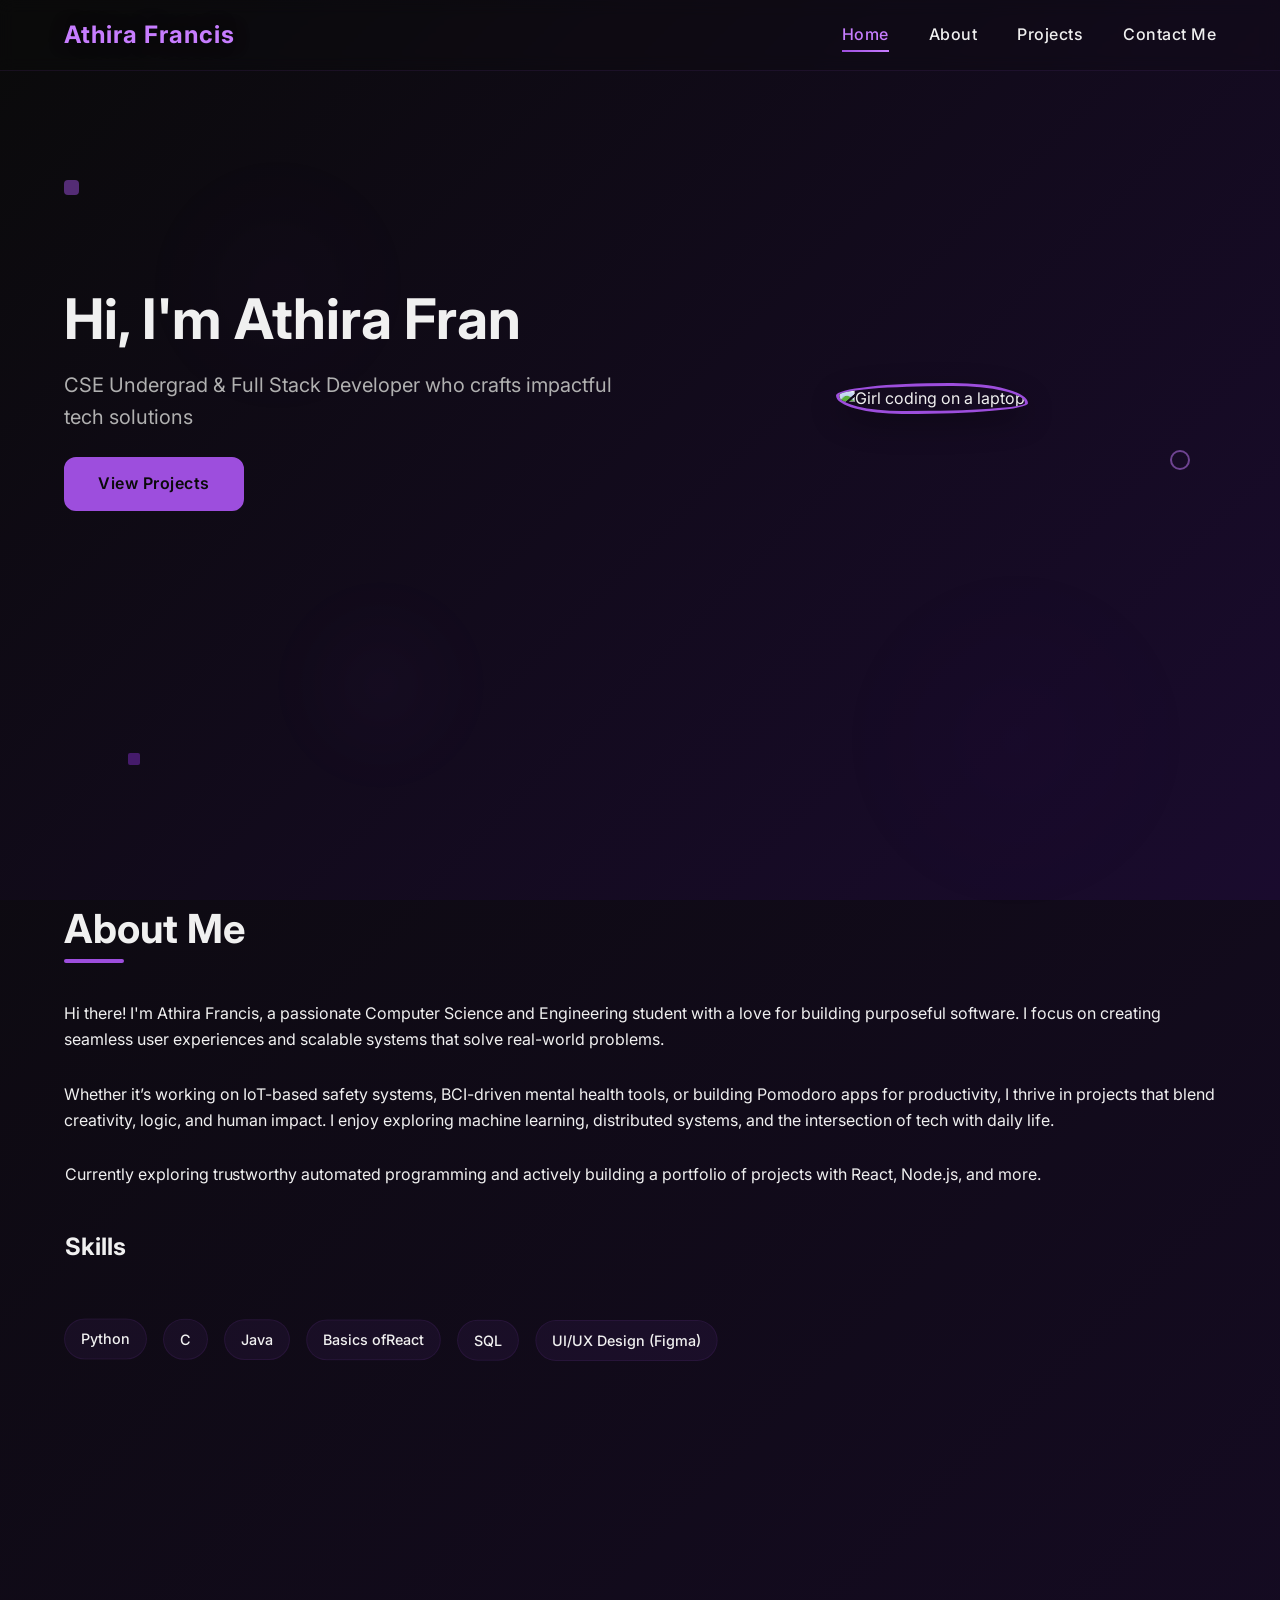
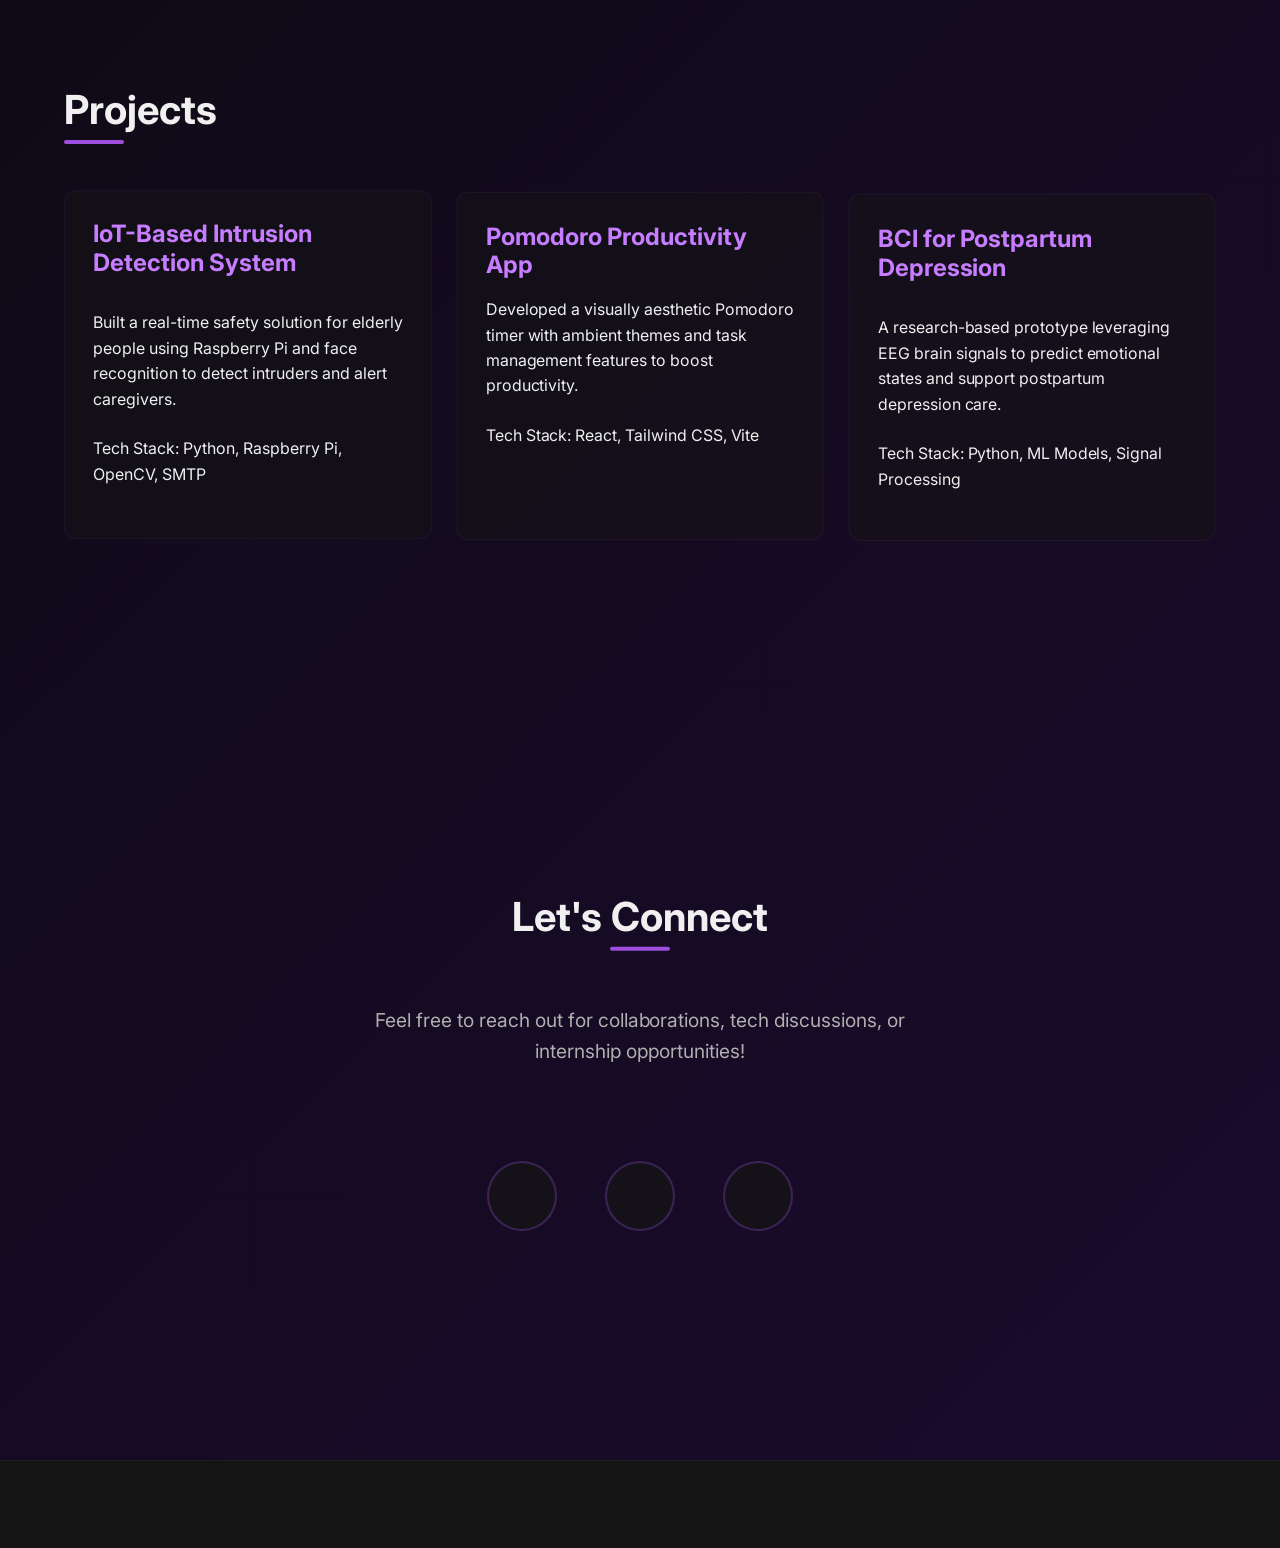
==== index.html @ 3e1ec225 "modified" ====
<!DOCTYPE html>
<html lang="en">
<head>
    <meta charset="UTF-8">
    <meta name="viewport" content="width=device-width, initial-scale=1.0">
    <meta name="description" content="Personal developer portfolio of Athira Francis, showcasing projects and skills.">
    <link rel="stylesheet" href="style.css">
    <link rel="icon" href="assets/favicon.ico" type="image/x-icon">
    <title>Athira Francis - Developer Portfolio</title>
    <link rel="stylesheet" href="https://cdnjs.cloudflare.com/ajax/libs/font-awesome/6.4.2/css/all.min.css">
</head>
<body>
    <div class="parallax-element element1"></div>
    <div class="parallax-element element2"></div>
    <div class="parallax-element element3"></div>
    
    <div class="floating-shape shape1"></div>
    <div class="floating-shape shape2"></div>
    <div class="floating-shape shape3"></div>
    
    <header>
        <nav class="navbar">
            <div class="logo">Athira Francis</div>
            <ul class="nav-links">
                <li><a href="#home">Home</a></li>
                <li><a href="#about">About</a></li>
                <li><a href="#projects">Projects</a></li>
                <li><a href="#contact">Contact Me</a></li>
            </ul>
        </nav>
    </header>

    <section id="home" class="hero">
        <div class="hero-content">
            <h1 class="typewriter">Hi, I'm Athira Francis</h1>
            <p class="hero-subtitle">CSE Undergrad & Full Stack Developer who crafts impactful tech solutions</p>
            <div class="hero-spacing"></div>
            <a href="#projects" class="cta-button">View Projects</a>
        </div>
        <div class="hero-image">
            <img src="assets/images/girl-coding1.jpg" alt="Girl coding on a laptop" class="coder-image">
        </div>
    </section>

    <section id="about">
        <h2>About Me</h2>
        <p>Hi there! I'm Athira Francis, a passionate Computer Science and Engineering student with a love for building purposeful software. I focus on creating seamless user experiences and scalable systems that solve real-world problems.</p>
        <p>Whether it’s working on IoT-based safety systems, BCI-driven mental health tools, or building Pomodoro apps for productivity, I thrive in projects that blend creativity, logic, and human impact. I enjoy exploring machine learning, distributed systems, and the intersection of tech with daily life.</p>
        <p>Currently exploring trustworthy automated programming and actively building a portfolio of projects with React, Node.js, and more.</p>

        <h3>Skills</h3>
        <ul class="skills-list">
            <li>Python</li>
            <li>C</li>
            <li>Java</li>
            <li>Basics ofReact</li>
            <li>SQL</li>
            <li>UI/UX Design (Figma)</li>
        </ul>
    </section>

    <section id="projects">
        <h2>Projects</h2>
        <div>
            <div class="project-card">
                <div class="project-header">
                    <h3>IoT-Based Intrusion Detection System</h3>
                    <div class="github-overlay">
                        <a href="https://github.com/athirafrancis/iot-intrusion-detection" target="_blank" aria-label="View IoT project on GitHub">
                            <i class="fab fa-github"></i>
                        </a>
                    </div>
                </div>
                <p>Built a real-time safety solution for elderly people using Raspberry Pi and face recognition to detect intruders and alert caregivers.</p>
                <p>Tech Stack: Python, Raspberry Pi, OpenCV, SMTP</p>
            </div>
            <div class="project-card">
                <h3>Pomodoro Productivity App</h3>
                <p>Developed a visually aesthetic Pomodoro timer with ambient themes and task management features to boost productivity.</p>
                <p>Tech Stack: React, Tailwind CSS, Vite</p>
            </div>
            <div class="project-card">
                <div class="project-header">
                    <h3>BCI for Postpartum Depression</h3>
                    <div class="github-overlay">
                        <a href="https://github.com/athirafrancis/bci-ppd" target="_blank" aria-label="View BCI project on GitHub">
                            <i class="fab fa-github"></i>
                        </a>
                    </div>
                </div>
                <p>A research-based prototype leveraging EEG brain signals to predict emotional states and support postpartum depression care.</p>
                <p>Tech Stack: Python, ML Models, Signal Processing</p>
            </div>
        </div>
    </section>

    <section id="contact">
        <h2>Let's Connect</h2>
        <p class="connect-text">Feel free to reach out for collaborations, tech discussions, or internship opportunities!</p>
        
        <div class="social-container">
            <a href="https://github.com/athirafrancis05" target="_blank" class="social-link">
                <svg xmlns="http://www.w3.org/2000/svg" viewBox="0 0 496 512" width="24" height="24" fill="currentColor">
                    <path d="..."/> <!-- GitHub SVG path (same as before) -->
                </svg>
                <span>GitHub</span>
            </a>
            <a href="https://www.linkedin.com/in/athirafrancis/" target="_blank" class="social-link">
                <svg xmlns="http://www.w3.org/2000/svg" viewBox="0 0 448 512" width="24" height="24" fill="currentColor">
                    <path d="..."/> <!-- LinkedIn SVG path (same as before) -->
                </svg>
                <span>LinkedIn</span>
            </a>
            <a href="mailto:athirafrancis@ieee.org" class="social-link">
                <svg xmlns="http://www.w3.org/2000/svg" viewBox="0 0 512 512" width="24" height="24" fill="currentColor">
                    <path d="..."/> <!-- Email SVG path (same as before) -->
                </svg>
                <span>Email</span>
            </a>
        </div>
    </section>

    <footer>
        <p>© 2025 Athira Francis.</p>
    </footer>

    <script src="script.js"></script>
</body>
</html>
---- style.css ----
/* Modern Developer Portfolio Styling */
@import url('https://fonts.googleapis.com/css2?family=Inter:wght@300;400;500;700&display=swap');

:root {
  --bg-primary: #0a0a0a;
  --bg-secondary: #141414;
  --text-primary: #f0f0f0;
  --text-secondary: #b0b0b0;
  --accent: #9d4edd;
  --accent-light: #c77dff;
  --accent-dark: #7b2cbf;
  --card-bg: rgba(20, 20, 20, 0.7);
  --transition: all 0.3s ease;
}

* {
  margin: 0;
  padding: 0;
  box-sizing: border-box;
}

html {
  scroll-behavior: smooth;
}

body {
  background: linear-gradient(135deg, #0a0a0a, #1a0b2e);
  color: var(--text-primary);
  font-family: 'Inter', sans-serif;
  line-height: 1.6;
  overflow-x: hidden;
}

/* Simple subtle background with minimal gradients */
body::before {
  content: '';
  position: fixed;
  top: 0;
  left: 0;
  width: 100%;
  height: 100%;
  z-index: -2;
  background: linear-gradient(135deg, #0a0a0a, #1a0b2e);
}

@keyframes gradientFlow {
  0% {
    background-position: 0% 50%;
  }
  50% {
    background-position: 100% 50%;
  }
  100% {
    background-position: 0% 50%;
  }
}

/* Typography */
h1, h2, h3 {
  font-weight: 700;
  line-height: 1.2;
}

h1 {
  font-size: 3.5rem;
  margin-bottom: 1rem;
}

h2 {
  font-size: 2.5rem;
  margin-bottom: 2rem;
  position: relative;
  display: inline-block;
}

h2::after {
  content: '';
  position: absolute;
  left: 0;
  bottom: -10px;
  width: 60px;
  height: 4px;
  background: var(--accent);
  border-radius: 2px;
}

h3 {
  font-size: 1.5rem;
  margin-bottom: 1rem;
}

p {
  margin-bottom: 1.5rem;
}

a {
  color: var(--text-primary);
  text-decoration: none;
  transition: var(--transition);
}

/* Header & Navigation - Transparent navbar */
header {
  position: fixed;
  top: 0;
  left: 0;
  width: 100%;
  background: rgba(10, 10, 14, 0.2); /* More transparent background */
  backdrop-filter: blur(8px);
  -webkit-backdrop-filter: blur(8px); /* For Safari */
  padding: 1rem 5%;
  z-index: 1000;
  transition: var(--transition);
  border-bottom: 1px solid rgba(157, 78, 221, 0.1);
}

/* Add a scroll effect to make navbar more visible when scrolling */
header.scrolled {
  background: rgba(10, 10, 14, 0.6);
  box-shadow: 0 4px 20px rgba(0, 0, 0, 0.2);
}

.navbar {
  display: flex;
  justify-content: space-between;
  align-items: center;
  width: 100%;
  max-width: 1400px;
  margin: 0 auto;
}

.logo {
  font-size: 1.5rem;
  font-weight: 700;
  color: var(--accent-light);
  letter-spacing: 1px;
  text-shadow: 0 0 15px rgba(10, 10, 14, 0.5); /* Darker shadow for better contrast */
}

.nav-links {
  display: flex;
  list-style: none;
  gap: 2.5rem;
}

.nav-links a {
  position: relative;
  font-weight: 500;
  letter-spacing: 0.5px;
  padding: 0.5rem 0;
  color: var(--text-primary); /* Brighter color for better visibility */
  transition: color 0.3s ease;
}

.nav-links a::after {
  content: '';
  position: absolute;
  bottom: 0;
  left: 0;
  width: 0;
  height: 2px;
  background: linear-gradient(to right, var(--accent), var(--accent-light));
  transition: width 0.3s ease;
}

.nav-links a:hover {
  color: var(--accent-light);
}

.nav-links a:hover::after {
  width: 100%;
}

/* Active link styling */
.nav-links a.active {
  color: var(--accent-light);
}

.nav-links a.active::after {
  width: 100%;
}

/* Sections */
section {
  position: relative;
  padding: 5rem 5%;
  max-width: 1400px;
  margin: 0 auto;
  min-height: 85vh;
  display: flex;
  flex-direction: column;
  justify-content: center;
  opacity: 0;
  transform: translateY(20px);
  transition: opacity 0.8s ease, transform 0.8s ease;
  overflow: visible; /* Allow elements to extend beyond section boundaries */
}

section.visible {
  opacity: 1;
  transform: translateY(0);
}

/* Hero Section - Updated */
.hero {
  padding-top: 7rem; /* Reduced from 10rem */
  display: flex;
  flex-direction: row;
  align-items: center;
  justify-content: space-between;
  text-align: left;
  gap: 1rem; /* Reduced from 2rem */
}

.hero-content {
  flex: 1;
}

.hero-image {
  flex: 1;
  display: flex;
  justify-content: center;
  align-items: center;
  position: relative;
}

/* Updated image size */
.coder-image {
  max-width: 350px; /* Increased size from 280px */
  height: auto;
  border-radius: 60% 40% 65% 35% / 40% 65% 35% 60%; /* Wavy border */
  box-shadow: 0 10px 30px rgba(0, 0, 0, 0.3);
  transition: all 0.8s ease;
  border: 3px solid var(--accent);
  position: relative;
  z-index: 1;
  animation: morphImage 8s linear infinite;
}

@keyframes morphImage {
  0% {
    border-radius: 60% 40% 65% 35% / 40% 65% 35% 60%;
  }
  25% {
    border-radius: 55% 45% 70% 30% / 45% 60% 40% 55%;
  }
  50% {
    border-radius: 40% 60% 35% 65% / 65% 40% 60% 35%;
  }
  75% {
    border-radius: 50% 50% 60% 40% / 55% 45% 55% 45%;
  }
  100% {
    border-radius: 60% 40% 65% 35% / 40% 65% 35% 60%;
  }
}

.coder-image:hover {
  transform: scale(1.05);
  box-shadow: 0 15px 40px rgba(0, 200, 255, 0.3);
}

.typewriter {
  overflow: hidden;
  white-space: nowrap;
  margin: 0;
  animation: typing 3.5s steps(40, end), blink-caret 0.75s step-end infinite;
}

.hero p {
  font-size: 1.25rem;
  color: var(--text-secondary);
  margin: 1rem 0 1.5rem; /* Reduced from 1.5rem 0 2.5rem */
}

/* Updated CTA button with softer corners */
.cta-button {
  display: inline-block;
  padding: 0.75rem 2rem;
  background: var(--accent);
  color: var(--bg-primary);
  font-weight: 600;
  border-radius: 12px; /* Increased from 4px for softer corners */
  transition: var(--transition);
  letter-spacing: 0.5px;
  border: 2px solid var(--accent);
}

.cta-button:hover {
  background: transparent;
  color: var(--accent);
  transform: translateY(-3px);
  box-shadow: 0 10px 20px rgba(157, 78, 221, 0.2); /* Updated to match purple theme */
}

/* About Section */
#about {
  gap: 1rem; /* Reduced from 2rem */
}

#about p {
  margin-bottom: 0.8rem; /* Reduced margin */
}

#about h3 {
  margin-top: 1rem; /* Reduced spacing */
  margin-bottom: 0.5rem; /* Reduced spacing */
}

.skills-list {
  margin: 1rem 0; /* Reduced from 2rem 0 */
  gap: 0.75rem; /* Reduced from 1rem */
}

/* Updated Skills List */
.skills-list {
  display: flex;
  flex-wrap: wrap;
  gap: 1rem;
  list-style: none;
  padding: 0;
  margin: 2rem 0;
}

.skills-list li {
  background: rgba(157, 78, 221, 0.07);
  border: 1px solid rgba(157, 78, 221, 0.1);
  padding: 0.5rem 1rem; /* Reduced from 0.6rem 1.2rem */
  border-radius: 30px;
  font-size: 0.9rem;
  font-weight: 500;
  color: var(--text-primary);
  transition: all 0.3s ease;
  cursor: default;
}

.skills-list li:hover {
  background: rgba(157, 78, 221, 0.15);
  transform: translateY(-3px);
  box-shadow: 0 5px 15px rgba(157, 78, 221, 0.1);
  border-color: rgba(157, 78, 221, 0.3);
}

/* Projects Section */
#projects {
  gap: 1.5rem; /* Reduced from 3rem */
}

#projects > h2 {
  align-self: flex-start;
}

#projects > div {
  display: grid;
  grid-template-columns: repeat(auto-fill, minmax(320px, 1fr));
  gap: 1.5rem; /* Reduced from 2rem */
  width: 100%;
}

.project-card {
  position: relative;
  background: rgba(20, 20, 20, 0.5);
  border: 1px solid rgba(157, 78, 221, 0.1);
  border-radius: 12px;
  padding: 1.75rem; /* Reduced from 2rem */
  margin-bottom: 0; /* Removed bottom margin */
  transition: all 0.3s ease;
}

.project-card:hover {
  transform: translateY(-5px);
  border-color: rgba(157, 78, 221, 0.3);
  box-shadow: 0 10px 30px rgba(10, 10, 10, 0.2);
}

.project-card h3 {
  margin-top: 0;
  color: var(--accent-light);
  font-size: 1.5rem;
}

/* Updated Project Cards with hover effect GitHub links */
.project-header {
  position: relative;
  display: flex;
  align-items: center;
  margin-bottom: 1rem;
}

.github-overlay {
  position: absolute;
  right: 0;
  top: 50%;
  transform: translateY(-50%);
  opacity: 0;
  transition: all 0.3s ease;
}

.github-overlay a {
  display: flex;
  align-items: center;
  justify-content: center;
  width: 40px;
  height: 40px;
  border-radius: 12px; /* Softer corners that still maintain visual distinction */
  background: rgba(157, 78, 221, 0.15);
  color: var(--accent-light);
  font-size: 1.25rem;
  transition: all 0.3s ease;
}

.github-overlay a:hover {
  background: rgba(157, 78, 221, 0.3);
  transform: scale(1.1);
  box-shadow: 0 5px 15px rgba(157, 78, 221, 0.25);
}

.project-card:hover .github-overlay {
  opacity: 1;
  right: -10px;
}

/* Add this animation for a more dynamic effect */
@keyframes pulse {
  0% {
    box-shadow: 0 0 0 0 rgba(157, 78, 221, 0.4);
  }
  70% {
    box-shadow: 0 0 0 10px rgba(157, 78, 221, 0);
  }
  100% {
    box-shadow: 0 0 0 0 rgba(157, 78, 221, 0);
  }
}

.project-card:hover .github-overlay a {
  animation: pulse 1.5s infinite;
}

/* Contact Section - Improved Alignment */
#contact {
  text-align: center;
  gap: 2rem;
}

.connect-text {
  text-align: center;
  font-size: 1.2rem;
  color: var(--text-secondary);
  margin: 0 auto 2rem;
  max-width: 600px;
}

.social-container {
  display: flex;
  justify-content: center;
  align-items: center;
  flex-wrap: wrap;
  gap: 3rem;
  margin: 2rem auto;
  max-width: 800px;
}

.social-link {
  position: relative;
  width: 70px;
  height: 70px;
  border-radius: 50%;
  background: var(--card-bg);
  display: flex;
  justify-content: center;
  align-items: center;
  transition: var(--transition);
  border: 2px solid rgba(157, 78, 221, 0.3);
  text-decoration: none;
  overflow: visible;
}

.social-link svg {
  width: 28px;
  height: 28px;
  transition: var(--transition);
  color: var(--accent-light);
}

.social-link span {
  position: absolute;
  bottom: -30px;
  left: 50%;
  transform: translateX(-50%);
  white-space: nowrap;
  font-size: 0.9rem;
  opacity: 0;
  transition: all 0.3s ease;
  font-weight: 500;
  color: var(--accent-light);
}

.social-link:hover span {
  opacity: 1;
  bottom: -25px;
}

/* Fix Contact Section heading alignment */
#contact h2 {
  margin-left: auto;
  margin-right: auto;
  text-align: center;
}

#contact h2::after {
  left: 50%;
  transform: translateX(-50%);
}

/* Footer */
footer {
  background: var(--bg-secondary);
  padding: 1.5rem 5%; /* Reduced from 2rem */
  text-align: center;
  border-top: 1px solid rgba(255, 255, 255, 0.05);
}

footer p {
  margin-bottom: 1rem;
  font-size: 0.9rem;
  color: var(--text-secondary);
}

.social-links {
  display: flex;
  justify-content: center;
  gap: 1.5rem;
}

.social-links a {
  color: var(--text-secondary);
  transition: var(--transition);
}

.social-links a:hover {
  color: var(--accent);
  transform: translateY(-3px);
}

/* Animations */
@keyframes typing {
  from { width: 0 }
  to { width: 100% }
}

@keyframes blink-caret {
  from, to { border-color: transparent }
  50% { border-color: var(--accent) }
}

/* Media Queries */
@media (max-width: 992px) {
  h1 {
    font-size: 2.8rem;
  }
  
  h2 {
    font-size: 2rem;
  }
}

@media (max-width: 768px) {
  header {
    padding: 1rem 5%;
  }
  
  .nav-links {
    gap: 1.5rem;
  }
  
  h1 {
    font-size: 2.5rem;
  }
  
  section {
    padding: 5rem 5%;
  }
  
  .hero {
    flex-direction: column-reverse;
    align-items: center;
    text-align: center;
    gap: 3rem;
  }
  
  .hero-content {
    display: flex;
    flex-direction: column;
    align-items: center;
  }
  
  .hero-image {
    width: 80%;
  }
}

@media (max-width: 576px) {
  .nav-links {
    display: none; /* Simplified for this example */
  }
  
  h1 {
    font-size: 2rem;
  }
  
  h2 {
    font-size: 1.8rem;
  }
  
  .skills-list {
    grid-template-columns: repeat(2, 1fr);
  }
  
  #projects > div {
    grid-template-columns: 1fr;
  }
  
  .project-card {
    padding: 1.25rem;
  }
}

/* Clean up the duplicate background styles */
body {
  background: linear-gradient(135deg, #0a0a0a, #1a0b2e);
  color: var(--text-primary);
  font-family: 'Inter', sans-serif;
  line-height: 1.6;
  overflow-x: hidden;
}

/* Keep the parallax elements but make them subtle */
.parallax-element {
  position: fixed;
  border-radius: 50%;
  z-index: -1;
  opacity: 0.1;
  pointer-events: none;
}

.element1 {
  top: 15%;
  left: 10%;
  width: 300px;
  height: 300px;
  background: radial-gradient(circle, rgba(157, 78, 221, 0.15) 0%, transparent 70%);
}

.element2 {
  top: 60%;
  right: 5%;
  width: 400px;
  height: 400px;
  background: radial-gradient(circle, rgba(123, 44, 191, 0.15) 0%, transparent 70%);
}

.element3 {
  bottom: 10%;
  left: 20%;
  width: 250px;
  height: 250px;
  background: radial-gradient(circle, rgba(199, 125, 255, 0.15) 0%, transparent 70%);
}

/* Keep floating shapes subtle */
.floating-shape {
  position: fixed;
  opacity: 0.15;
  pointer-events: none;
  z-index: -1;
}

.shape1 {
  top: 20%;
  left: 5%;
  width: 15px;
  height: 15px;
  background: var(--accent);
  border-radius: 4px;
  transform: rotate(45deg);
}

.shape2 {
  top: 50%;
  right: 7%;
  width: 20px;
  height: 20px;
  border: 2px solid var(--accent-light);
  border-radius: 50%;
}

.shape3 {
  bottom: 15%;
  left: 10%;
  width: 12px;
  height: 12px;
  background: var(--accent-dark);
  border-radius: 2px;
}

/* Remove the section dividers that were recently added */
section:not(:last-child)::after {
  display: none;
}
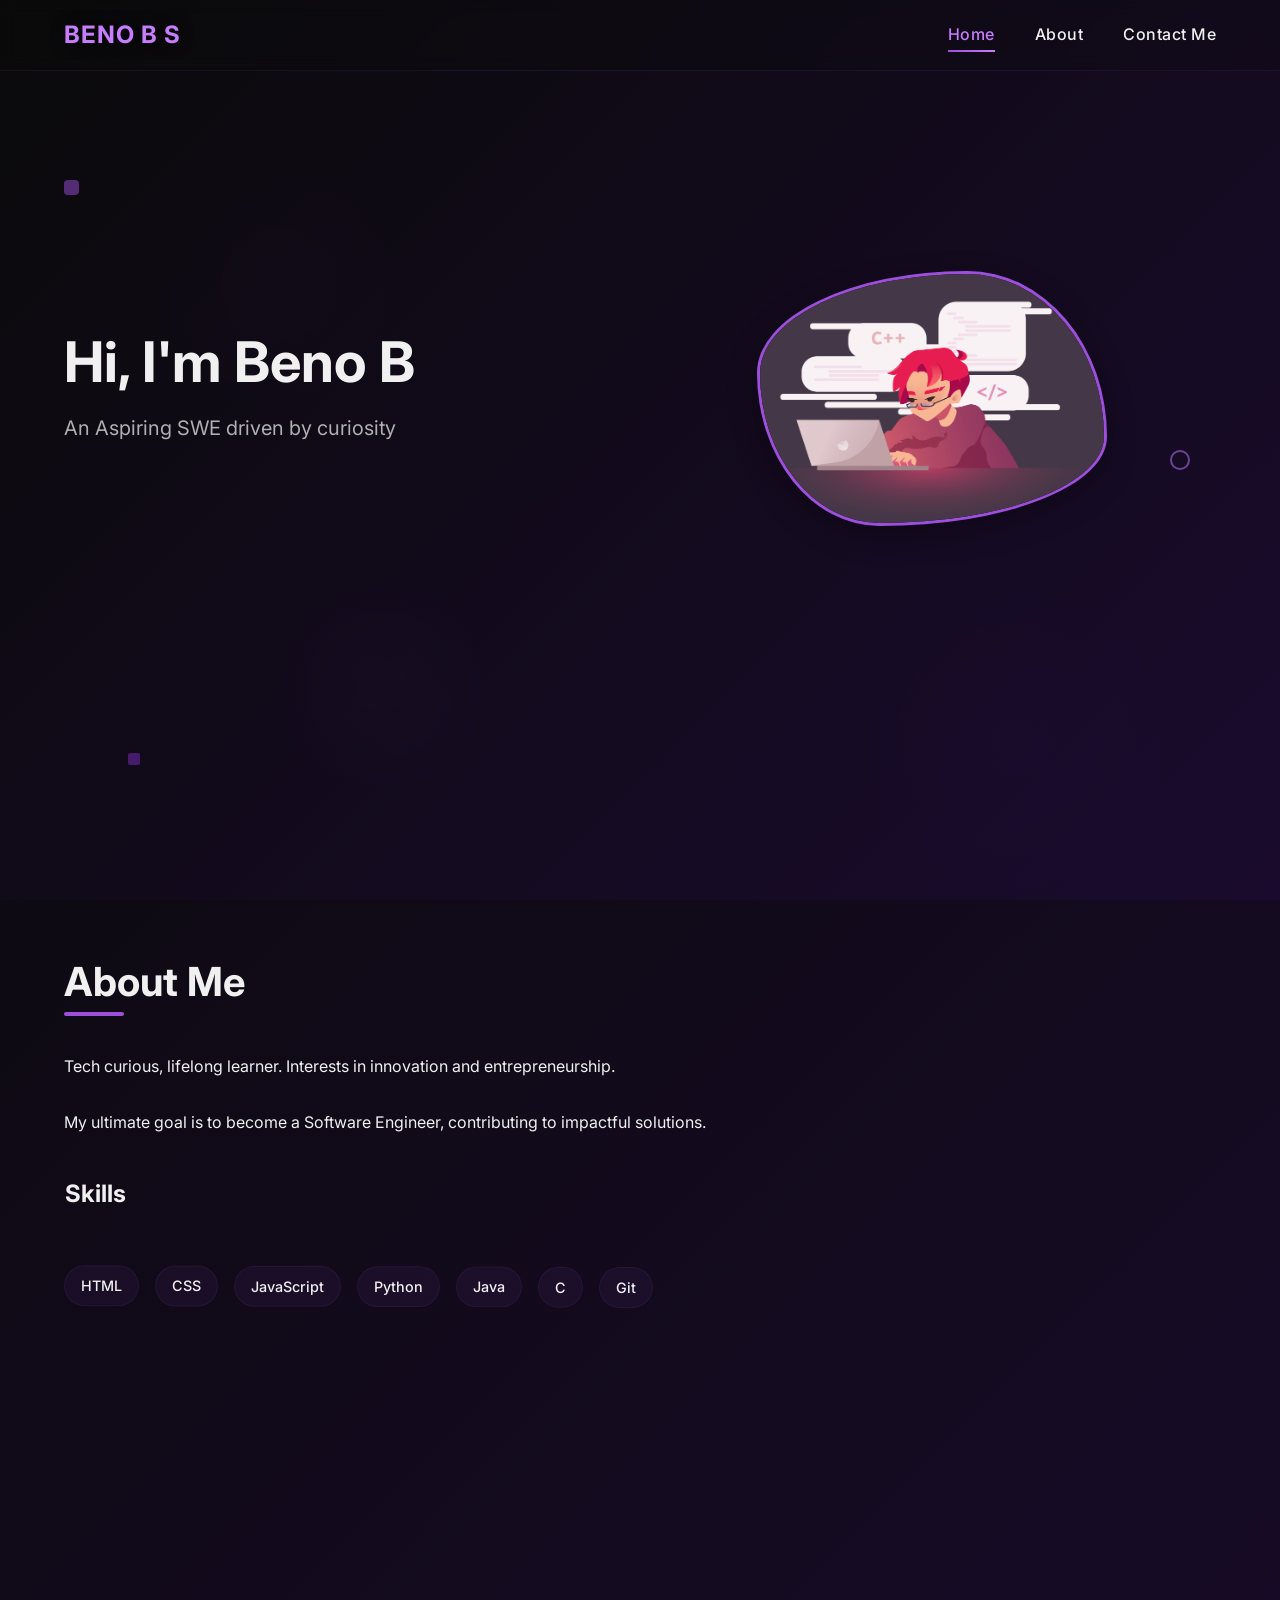
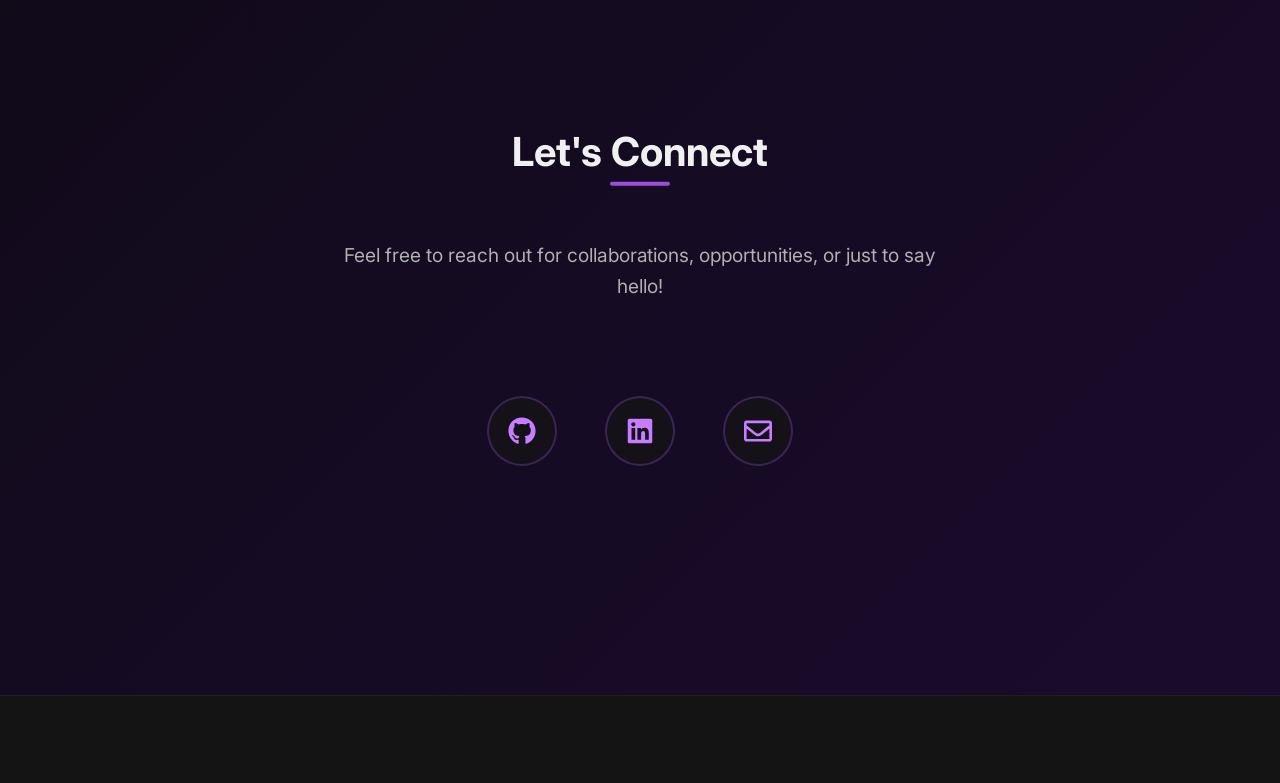
==== commit 2e917c3e: "Update index.html" ====
--- a/index.html
+++ b/index.html
@@ -3,13 +3,15 @@
 <head>
     <meta charset="UTF-8">
     <meta name="viewport" content="width=device-width, initial-scale=1.0">
-    <meta name="description" content="Personal developer portfolio of Athira Francis, showcasing projects and skills.">
+    <meta name="description" content="Personal SWE portfolio of Beno B S, about me and my skills.">
     <link rel="stylesheet" href="style.css">
     <link rel="icon" href="assets/favicon.ico" type="image/x-icon">
-    <title>Athira Francis - Developer Portfolio</title>
+    <title>BENO B S - SWE Portfolio</title>
+    <!-- Add this line to include Font Awesome -->
     <link rel="stylesheet" href="https://cdnjs.cloudflare.com/ajax/libs/font-awesome/6.4.2/css/all.min.css">
 </head>
 <body>
+    <!-- Make sure these elements exist at the top of your body -->
     <div class="parallax-element element1"></div>
     <div class="parallax-element element2"></div>
     <div class="parallax-element element3"></div>
@@ -18,13 +20,13 @@
     <div class="floating-shape shape2"></div>
     <div class="floating-shape shape3"></div>
     
+    <!-- Replace animated dots with parallax elements -->
     <header>
         <nav class="navbar">
-            <div class="logo">Athira Francis</div>
+            <div class="logo">BENO B S</div>
             <ul class="nav-links">
                 <li><a href="#home">Home</a></li>
                 <li><a href="#about">About</a></li>
-                <li><a href="#projects">Projects</a></li>
                 <li><a href="#contact">Contact Me</a></li>
             </ul>
         </nav>
@@ -32,88 +34,54 @@
 
     <section id="home" class="hero">
         <div class="hero-content">
-            <h1 class="typewriter">Hi, I'm Athira Francis</h1>
-            <p class="hero-subtitle">CSE Undergrad & Full Stack Developer who crafts impactful tech solutions</p>
+            <h1 class="typewriter">Hi, I'm Beno B S</h1>
+            <p class="hero-subtitle">An Aspiring SWE driven by curiosity</p>
             <div class="hero-spacing"></div>
-            <a href="#projects" class="cta-button">View Projects</a>
         </div>
         <div class="hero-image">
-            <img src="assets/images/girl-coding1.jpg" alt="Girl coding on a laptop" class="coder-image">
+            <img src="assests/boycode.png" alt="Boy coding on laptop" class="coder-image">
         </div>
     </section>
 
     <section id="about">
         <h2>About Me</h2>
-        <p>Hi there! I'm Athira Francis, a passionate Computer Science and Engineering student with a love for building purposeful software. I focus on creating seamless user experiences and scalable systems that solve real-world problems.</p>
-        <p>Whether it’s working on IoT-based safety systems, BCI-driven mental health tools, or building Pomodoro apps for productivity, I thrive in projects that blend creativity, logic, and human impact. I enjoy exploring machine learning, distributed systems, and the intersection of tech with daily life.</p>
-        <p>Currently exploring trustworthy automated programming and actively building a portfolio of projects with React, Node.js, and more.</p>
-
+        <p>Tech curious, lifelong learner. Interests in innovation and entrepreneurship.</p>
+        
+        <p>My ultimate goal is to become a Software Engineer, contributing to impactful solutions.</p>
+        
         <h3>Skills</h3>
         <ul class="skills-list">
+            <li>HTML</li>
+            <li>CSS</li>
+            <li>JavaScript</li>
             <li>Python</li>
+            <li>Java</li>
             <li>C</li>
-            <li>Java</li>
-            <li>Basics ofReact</li>
-            <li>SQL</li>
-            <li>UI/UX Design (Figma)</li>
+            <li>Git</li>
         </ul>
     </section>
 
-    <section id="projects">
-        <h2>Projects</h2>
-        <div>
-            <div class="project-card">
-                <div class="project-header">
-                    <h3>IoT-Based Intrusion Detection System</h3>
-                    <div class="github-overlay">
-                        <a href="https://github.com/athirafrancis/iot-intrusion-detection" target="_blank" aria-label="View IoT project on GitHub">
-                            <i class="fab fa-github"></i>
-                        </a>
-                    </div>
-                </div>
-                <p>Built a real-time safety solution for elderly people using Raspberry Pi and face recognition to detect intruders and alert caregivers.</p>
-                <p>Tech Stack: Python, Raspberry Pi, OpenCV, SMTP</p>
-            </div>
-            <div class="project-card">
-                <h3>Pomodoro Productivity App</h3>
-                <p>Developed a visually aesthetic Pomodoro timer with ambient themes and task management features to boost productivity.</p>
-                <p>Tech Stack: React, Tailwind CSS, Vite</p>
-            </div>
-            <div class="project-card">
-                <div class="project-header">
-                    <h3>BCI for Postpartum Depression</h3>
-                    <div class="github-overlay">
-                        <a href="https://github.com/athirafrancis/bci-ppd" target="_blank" aria-label="View BCI project on GitHub">
-                            <i class="fab fa-github"></i>
-                        </a>
-                    </div>
-                </div>
-                <p>A research-based prototype leveraging EEG brain signals to predict emotional states and support postpartum depression care.</p>
-                <p>Tech Stack: Python, ML Models, Signal Processing</p>
-            </div>
-        </div>
-    </section>
 
     <section id="contact">
         <h2>Let's Connect</h2>
-        <p class="connect-text">Feel free to reach out for collaborations, tech discussions, or internship opportunities!</p>
+        <p class="connect-text">Feel free to reach out for collaborations, opportunities, or just to say hello!</p>
         
         <div class="social-container">
-            <a href="https://github.com/athirafrancis05" target="_blank" class="social-link">
+            <a href="https://github.com/bnobnnts" target="_blank" class="social-link">
                 <svg xmlns="http://www.w3.org/2000/svg" viewBox="0 0 496 512" width="24" height="24" fill="currentColor">
-                    <path d="..."/> <!-- GitHub SVG path (same as before) -->
+                    <path d="M165.9 397.4c0 2-2.3 3.6-5.2 3.6-3.3.3-5.6-1.3-5.6-3.6 0-2 2.3-3.6 5.2-3.6 3-.3 5.6 1.3 5.6 3.6zm-31.1-4.5c-.7 2 1.3 4.3 4.3 4.9 2.6 1 5.6 0 6.2-2s-1.3-4.3-4.3-5.2c-2.6-.7-5.5.3-6.2 2.3zm44.2-1.7c-2.9.7-4.9 2.6-4.6 4.9.3 2 2.9 3.3 5.9 2.6 2.9-.7 4.9-2.6 4.6-4.6-.3-1.9-3-3.2-5.9-2.9zM244.8 8C106.1 8 0 113.3 0 252c0 110.9 69.8 205.8 169.5 239.2 12.8 2.3 17.3-5.6 17.3-12.1 0-6.2-.3-40.4-.3-61.4 0 0-70 15-84.7-29.8 0 0-11.4-29.1-27.8-36.6 0 0-22.9-15.7 1.6-15.4 0 0 24.9 2 38.6 25.8 21.9 38.6 58.6 27.5 72.9 20.9 2.3-16 8.8-27.1 16-33.7-55.9-6.2-112.3-14.3-112.3-110.5 0-27.5 7.6-41.3 23.6-58.9-2.6-6.5-11.1-33.3 2.6-67.9 20.9-6.5 69 27 69 27 20-5.6 41.5-8.5 62.8-8.5s42.8 2.9 62.8 8.5c0 0 48.1-33.6 69-27 13.7 34.7 5.2 61.4 2.6 67.9 16 17.7 25.8 31.5 25.8 58.9 0 96.5-58.9 104.2-114.8 110.5 9.2 7.9 17 22.9 17 46.4 0 33.7-.3 75.4-.3 83.6 0 6.5 4.6 14.4 17.3 12.1C428.2 457.8 496 362.9 496 252 496 113.3 383.5 8 244.8 8zM97.2 352.9c-1.3 1-1 3.3.7 5.2 1.6 1.6 3.9 2.3 5.2 1 1.3-1 1-3.3-.7-5.2-1.6-1.6-3.9-2.3-5.2-1zm-10.8-8.1c-.7 1.3.3 2.9 2.3 3.9 1.6 1 3.6.7 4.3-.7.7-1.3-.3-2.9-2.3-3.9-2-.6-3.6-.3-4.3.7zm32.4 35.6c-1.6 1.3-1 4.3 1.3 6.2 2.3 2.3 5.2 2.6 6.5 1 1.3-1.3.7-4.3-1.3-6.2-2.2-2.3-5.2-2.6-6.5-1zm-11.4-14.7c-1.6 1-1.6 3.6 0 5.9 1.6 2.3 4.3 3.3 5.6 2.3 1.6-1.3 1.6-3.9 0-6.2-1.4-2.3-4-3.3-5.6-2z"/>
                 </svg>
                 <span>GitHub</span>
             </a>
-            <a href="https://www.linkedin.com/in/athirafrancis/" target="_blank" class="social-link">
+            <a href="https://www.linkedin.com/in/benobennets/" target="_blank" class="social-link">
                 <svg xmlns="http://www.w3.org/2000/svg" viewBox="0 0 448 512" width="24" height="24" fill="currentColor">
-                    <path d="..."/> <!-- LinkedIn SVG path (same as before) -->
+                    <path d="M416 32H31.9C14.3 32 0 46.5 0 64.3v383.4C0 465.5 14.3 480 31.9 480H416c17.6 0 32-14.5 32-32.3V64.3c0-17.8-14.4-32.3-32-32.3zM135.4 416H69V202.2h66.5V416zm-33.2-243c-21.3 0-38.5-17.3-38.5-38.5S80.9 96 102.2 96c21.2 0 38.5 17.3 38.5 38.5 0 21.3-17.2 38.5-38.5 38.5zm282.1 243h-66.4V312c0-24.8-.5-56.7-34.5-56.7-34.6 0-39.9 27-39.9 54.9V416h-66.4V202.2h63.7v29.2h.9c8.9-16.8 30.6-34.5 62.9-34.5 67.2 0 79.7 44.3 79.7 101.9V416z"/>
                 </svg>
                 <span>LinkedIn</span>
             </a>
-            <a href="mailto:athirafrancis@ieee.org" class="social-link">
+            <a href="mailto:benobennets@gmail.com" class="social-link">
                 <svg xmlns="http://www.w3.org/2000/svg" viewBox="0 0 512 512" width="24" height="24" fill="currentColor">
-                    <path d="..."/> <!-- Email SVG path (same as before) -->
+                    <path d="M464 64H48C21.49 64 0 85.49 0 112v288c0 26.51 21.49 48 48 48h416c26.51 0 48-21.49 48-48V112c0-26.51-21.49-48-48-48zm0 48v40.805c-22.422 18.259-58.168 46.651-134.587 106.49-16.841 13.247-50.201 45.072-73.413 44.701-23.208.375-56.579-31.459-73.413-44.701C106.18 199.465 70.425 171.067 48 152.805V112h416zM48 400V214.398c22.914 18.251 55.409 43.862 104.938 82.646 21.857 17.205 60.134 55.186 103.062 54.955 42.717.231 80.509-37.199 103.053-54.947 49.528-38.783 82.032-64.401 104.947-82.653V400H48z"/>
                 </svg>
                 <span>Email</span>
             </a>
@@ -121,7 +89,7 @@
     </section>
 
     <footer>
-        <p>© 2025 Athira Francis.</p>
+        <p>© 2025 Beno B S.</p>
     </footer>
 
     <script src="script.js"></script>
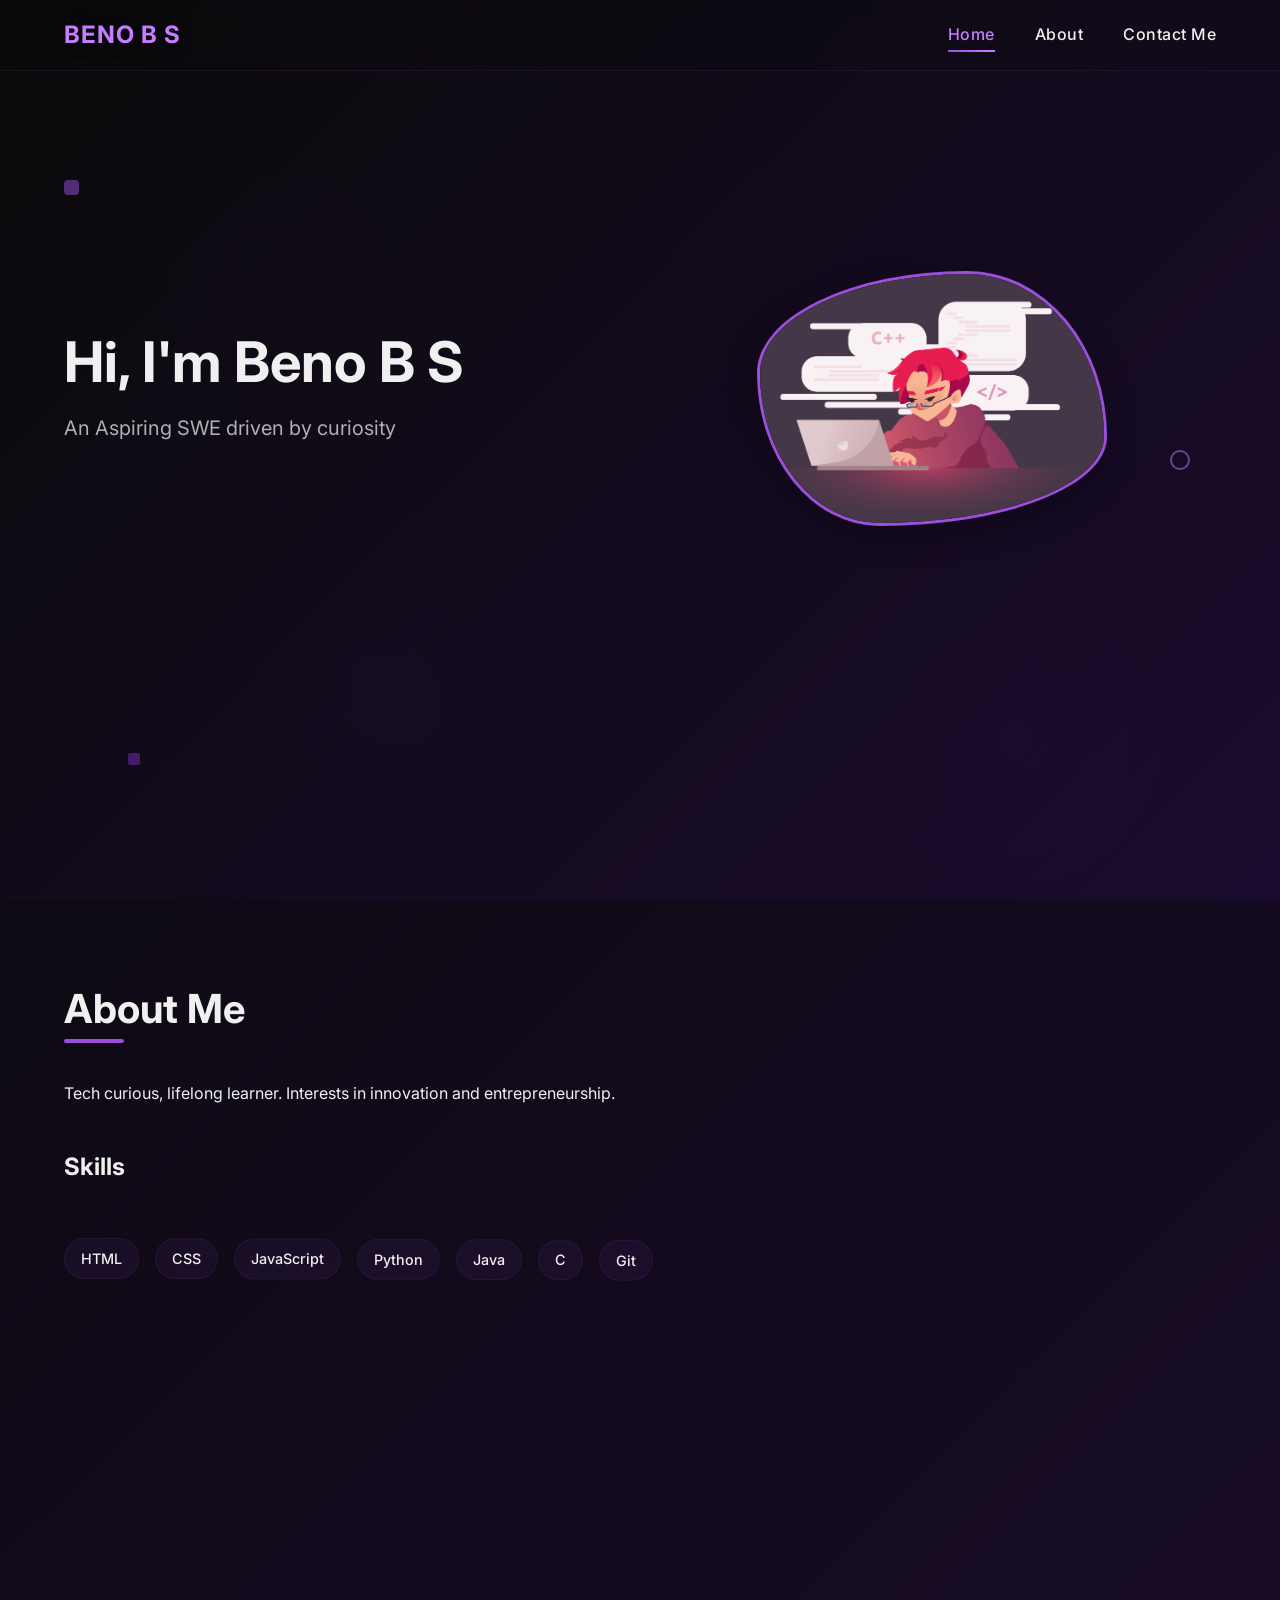
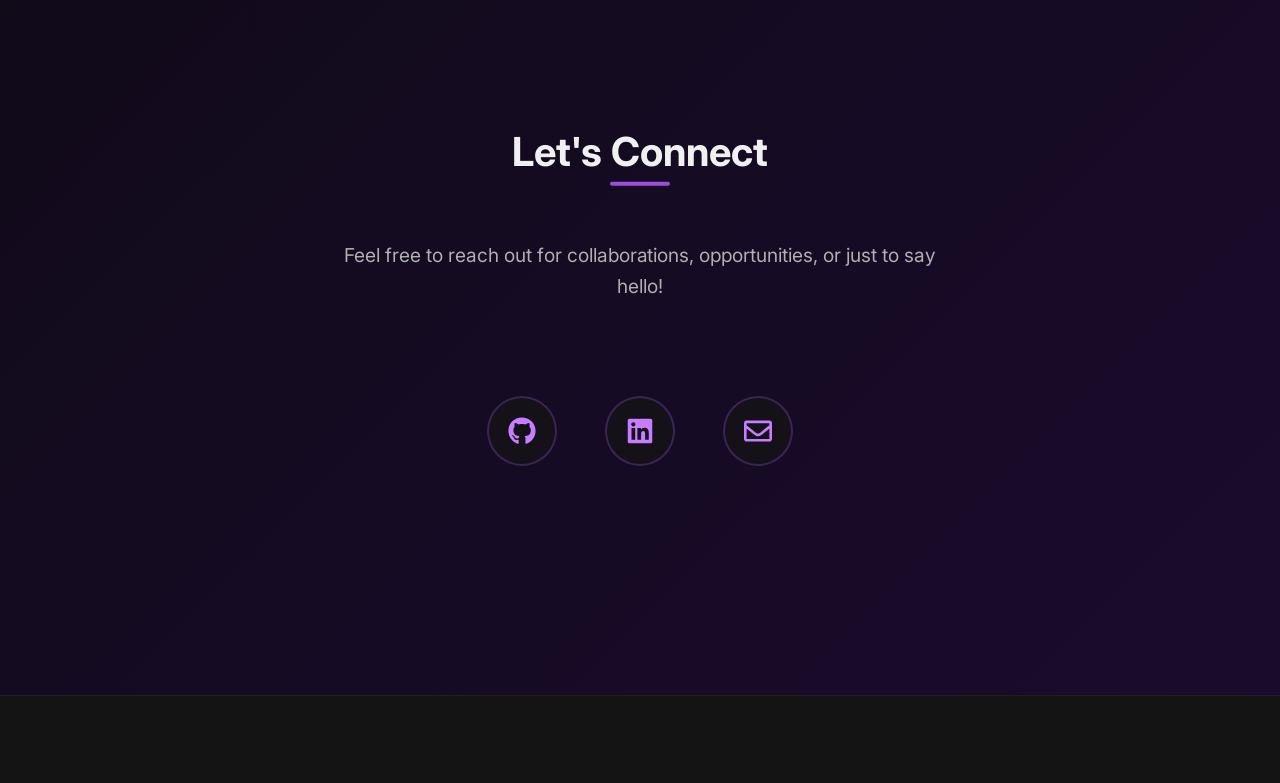
==== commit 9a2f3886: "Update index.html" ====
--- a/index.html
+++ b/index.html
@@ -47,8 +47,6 @@
         <h2>About Me</h2>
         <p>Tech curious, lifelong learner. Interests in innovation and entrepreneurship.</p>
         
-        <p>My ultimate goal is to become a Software Engineer, contributing to impactful solutions.</p>
-        
         <h3>Skills</h3>
         <ul class="skills-list">
             <li>HTML</li>
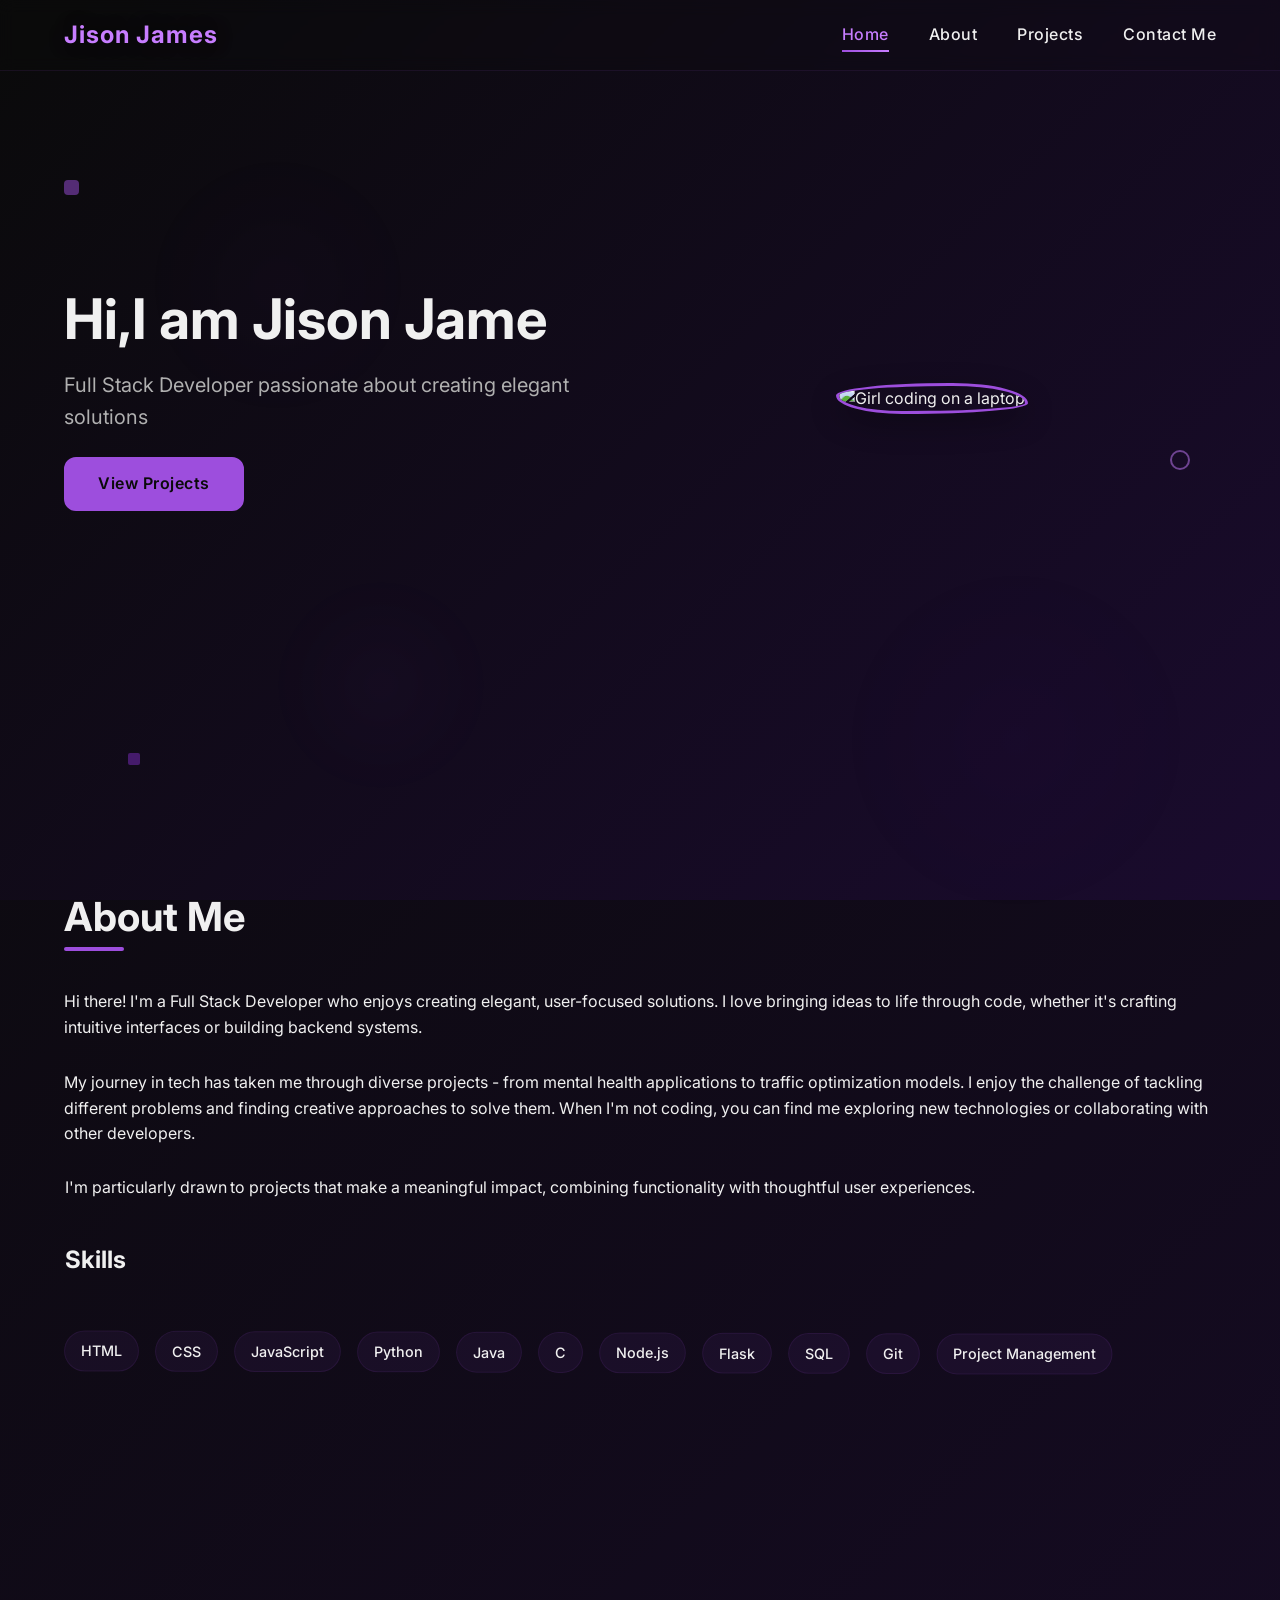
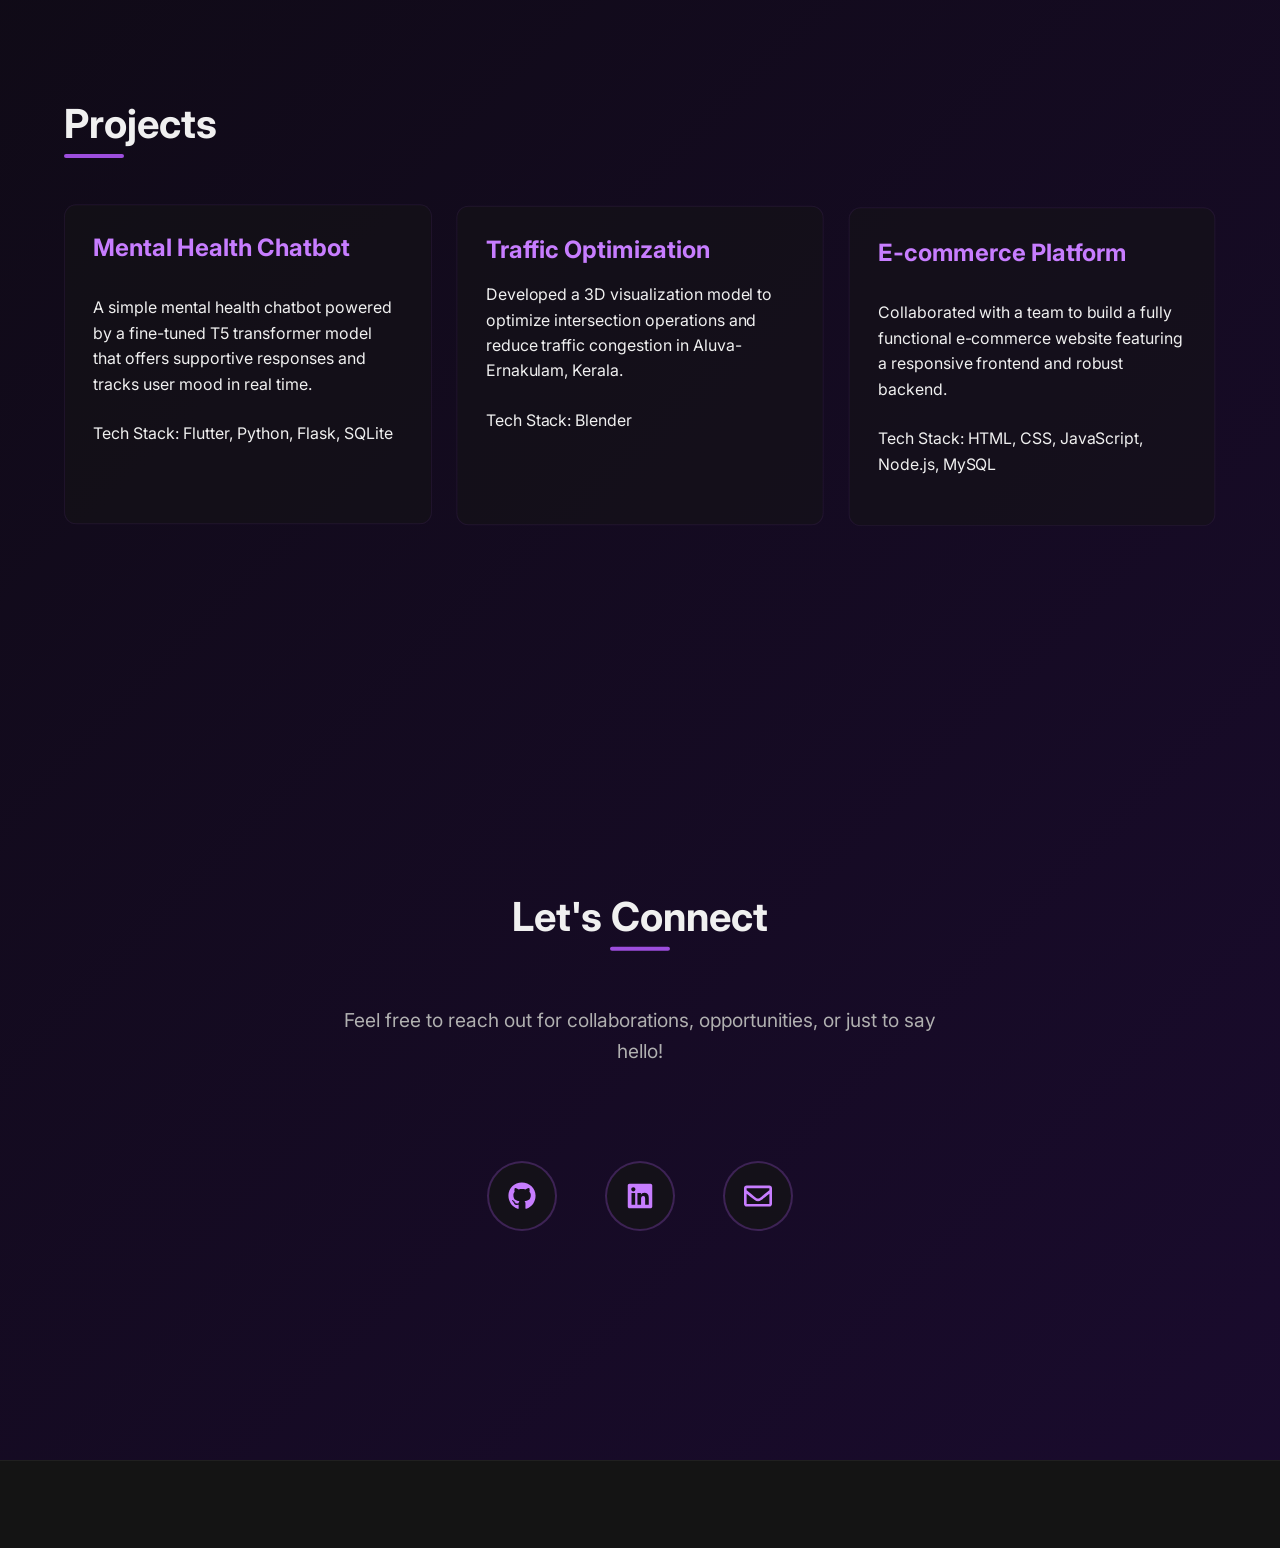
==== commit 32f751f7: "first change" ====
--- a/index.html
+++ b/index.html
@@ -3,10 +3,10 @@
 <head>
     <meta charset="UTF-8">
     <meta name="viewport" content="width=device-width, initial-scale=1.0">
-    <meta name="description" content="Personal SWE portfolio of Beno B S, about me and my skills.">
+    <meta name="description" content="Personal developer portfolio of Gayathri M, showcasing projects and skills.">
     <link rel="stylesheet" href="style.css">
     <link rel="icon" href="assets/favicon.ico" type="image/x-icon">
-    <title>BENO B S - SWE Portfolio</title>
+    <title>Jison James- Developer Portfolio</title>
     <!-- Add this line to include Font Awesome -->
     <link rel="stylesheet" href="https://cdnjs.cloudflare.com/ajax/libs/font-awesome/6.4.2/css/all.min.css">
 </head>
@@ -23,10 +23,11 @@
     <!-- Replace animated dots with parallax elements -->
     <header>
         <nav class="navbar">
-            <div class="logo">BENO B S</div>
+            <div class="logo">Jison James</div>
             <ul class="nav-links">
                 <li><a href="#home">Home</a></li>
                 <li><a href="#about">About</a></li>
+                <li><a href="#projects">Projects</a></li>
                 <li><a href="#contact">Contact Me</a></li>
             </ul>
         </nav>
@@ -34,18 +35,22 @@
 
     <section id="home" class="hero">
         <div class="hero-content">
-            <h1 class="typewriter">Hi, I'm Beno B S</h1>
-            <p class="hero-subtitle">An Aspiring SWE driven by curiosity</p>
+            <h1 class="typewriter">Hi,I am Jison James</h1>
+            <p class="hero-subtitle">Full Stack Developer passionate about creating elegant solutions</p>
             <div class="hero-spacing"></div>
+            <a href="#projects" class="cta-button">View Projects</a>
         </div>
         <div class="hero-image">
-            <img src="assests/boycode.png" alt="Boy coding on laptop" class="coder-image">
+            <img src="assets/images/girl-coding1.jpg" alt="Girl coding on a laptop" class="coder-image">
         </div>
     </section>
 
     <section id="about">
         <h2>About Me</h2>
-        <p>Tech curious, lifelong learner. Interests in innovation and entrepreneurship.</p>
+        <p>Hi there! I'm a Full Stack Developer who enjoys creating elegant, user-focused solutions. I love bringing ideas to life through code, whether it's crafting intuitive interfaces or building backend systems.</p> 
+        <p>My journey in tech has taken me through diverse projects - from mental health applications to traffic optimization models. I enjoy the challenge of tackling different problems and finding creative approaches to solve them. When I'm not coding, you can find me exploring new technologies or collaborating with other developers.</p>
+        
+        <p>I'm particularly drawn to projects that make a meaningful impact, combining functionality with thoughtful user experiences.</p>
         
         <h3>Skills</h3>
         <ul class="skills-list">
@@ -55,29 +60,67 @@
             <li>Python</li>
             <li>Java</li>
             <li>C</li>
+            <li>Node.js</li>
+            <li>Flask</li>
+            <li>SQL</li>
             <li>Git</li>
+            <li>Project Management</li>
         </ul>
     </section>
 
+    <section id="projects">
+        <h2>Projects</h2>
+        <div>
+            <div class="project-card">
+                <div class="project-header">
+                    <h3>Mental Health Chatbot</h3>
+                    <div class="github-overlay">
+                        <a href="https://github.com/Jison-James" target="_blank" aria-label="View Mental Health Chatbot on GitHub">
+                            <i class="fab fa-github"></i>
+                        </a>
+                    </div>
+                </div>
+                <p>A simple mental health chatbot powered by a fine-tuned T5 transformer model that offers supportive responses and tracks user mood in real time.</p>
+                <p>Tech Stack: Flutter, Python, Flask, SQLite</p>
+            </div>
+            <div class="project-card">
+                <h3>Traffic Optimization</h3>
+                <p>Developed a 3D visualization model to optimize intersection operations and reduce traffic congestion in Aluva-Ernakulam, Kerala.</p>
+                <p>Tech Stack: Blender</p>
+            </div>
+            <div class="project-card">
+                <div class="project-header">
+                    <h3>E-commerce Platform</h3>
+                    <div class="github-overlay">
+                        <a href="https://github.com/Jison-James" target="_blank" aria-label="View E-commerce Platform on GitHub">
+                            <i class="fab fa-github"></i>
+                        </a>
+                    </div>
+                </div>
+                <p>Collaborated with a team to build a fully functional e-commerce website featuring a responsive frontend and robust backend.</p>
+                <p>Tech Stack: HTML, CSS, JavaScript, Node.js, MySQL</p>
+            </div>
+        </div>
+    </section>
 
     <section id="contact">
         <h2>Let's Connect</h2>
         <p class="connect-text">Feel free to reach out for collaborations, opportunities, or just to say hello!</p>
         
         <div class="social-container">
-            <a href="https://github.com/bnobnnts" target="_blank" class="social-link">
+            <a href="https://github.com/Jison-James" target="_blank" class="social-link">
                 <svg xmlns="http://www.w3.org/2000/svg" viewBox="0 0 496 512" width="24" height="24" fill="currentColor">
                     <path d="M165.9 397.4c0 2-2.3 3.6-5.2 3.6-3.3.3-5.6-1.3-5.6-3.6 0-2 2.3-3.6 5.2-3.6 3-.3 5.6 1.3 5.6 3.6zm-31.1-4.5c-.7 2 1.3 4.3 4.3 4.9 2.6 1 5.6 0 6.2-2s-1.3-4.3-4.3-5.2c-2.6-.7-5.5.3-6.2 2.3zm44.2-1.7c-2.9.7-4.9 2.6-4.6 4.9.3 2 2.9 3.3 5.9 2.6 2.9-.7 4.9-2.6 4.6-4.6-.3-1.9-3-3.2-5.9-2.9zM244.8 8C106.1 8 0 113.3 0 252c0 110.9 69.8 205.8 169.5 239.2 12.8 2.3 17.3-5.6 17.3-12.1 0-6.2-.3-40.4-.3-61.4 0 0-70 15-84.7-29.8 0 0-11.4-29.1-27.8-36.6 0 0-22.9-15.7 1.6-15.4 0 0 24.9 2 38.6 25.8 21.9 38.6 58.6 27.5 72.9 20.9 2.3-16 8.8-27.1 16-33.7-55.9-6.2-112.3-14.3-112.3-110.5 0-27.5 7.6-41.3 23.6-58.9-2.6-6.5-11.1-33.3 2.6-67.9 20.9-6.5 69 27 69 27 20-5.6 41.5-8.5 62.8-8.5s42.8 2.9 62.8 8.5c0 0 48.1-33.6 69-27 13.7 34.7 5.2 61.4 2.6 67.9 16 17.7 25.8 31.5 25.8 58.9 0 96.5-58.9 104.2-114.8 110.5 9.2 7.9 17 22.9 17 46.4 0 33.7-.3 75.4-.3 83.6 0 6.5 4.6 14.4 17.3 12.1C428.2 457.8 496 362.9 496 252 496 113.3 383.5 8 244.8 8zM97.2 352.9c-1.3 1-1 3.3.7 5.2 1.6 1.6 3.9 2.3 5.2 1 1.3-1 1-3.3-.7-5.2-1.6-1.6-3.9-2.3-5.2-1zm-10.8-8.1c-.7 1.3.3 2.9 2.3 3.9 1.6 1 3.6.7 4.3-.7.7-1.3-.3-2.9-2.3-3.9-2-.6-3.6-.3-4.3.7zm32.4 35.6c-1.6 1.3-1 4.3 1.3 6.2 2.3 2.3 5.2 2.6 6.5 1 1.3-1.3.7-4.3-1.3-6.2-2.2-2.3-5.2-2.6-6.5-1zm-11.4-14.7c-1.6 1-1.6 3.6 0 5.9 1.6 2.3 4.3 3.3 5.6 2.3 1.6-1.3 1.6-3.9 0-6.2-1.4-2.3-4-3.3-5.6-2z"/>
                 </svg>
                 <span>GitHub</span>
             </a>
-            <a href="https://www.linkedin.com/in/benobennets/" target="_blank" class="social-link">
+            <a href="https://www.linkedin.com/in/jison-james-6112a32a2/" target="_blank" class="social-link">
                 <svg xmlns="http://www.w3.org/2000/svg" viewBox="0 0 448 512" width="24" height="24" fill="currentColor">
                     <path d="M416 32H31.9C14.3 32 0 46.5 0 64.3v383.4C0 465.5 14.3 480 31.9 480H416c17.6 0 32-14.5 32-32.3V64.3c0-17.8-14.4-32.3-32-32.3zM135.4 416H69V202.2h66.5V416zm-33.2-243c-21.3 0-38.5-17.3-38.5-38.5S80.9 96 102.2 96c21.2 0 38.5 17.3 38.5 38.5 0 21.3-17.2 38.5-38.5 38.5zm282.1 243h-66.4V312c0-24.8-.5-56.7-34.5-56.7-34.6 0-39.9 27-39.9 54.9V416h-66.4V202.2h63.7v29.2h.9c8.9-16.8 30.6-34.5 62.9-34.5 67.2 0 79.7 44.3 79.7 101.9V416z"/>
                 </svg>
                 <span>LinkedIn</span>
             </a>
-            <a href="mailto:benobennets@gmail.com" class="social-link">
+            <a href="mailto:jisonjames11@gmail.com" class="social-link">
                 <svg xmlns="http://www.w3.org/2000/svg" viewBox="0 0 512 512" width="24" height="24" fill="currentColor">
                     <path d="M464 64H48C21.49 64 0 85.49 0 112v288c0 26.51 21.49 48 48 48h416c26.51 0 48-21.49 48-48V112c0-26.51-21.49-48-48-48zm0 48v40.805c-22.422 18.259-58.168 46.651-134.587 106.49-16.841 13.247-50.201 45.072-73.413 44.701-23.208.375-56.579-31.459-73.413-44.701C106.18 199.465 70.425 171.067 48 152.805V112h416zM48 400V214.398c22.914 18.251 55.409 43.862 104.938 82.646 21.857 17.205 60.134 55.186 103.062 54.955 42.717.231 80.509-37.199 103.053-54.947 49.528-38.783 82.032-64.401 104.947-82.653V400H48z"/>
                 </svg>
@@ -87,7 +130,7 @@
     </section>
 
     <footer>
-        <p>© 2025 Beno B S.</p>
+        <p>© 2025 Jison James.</p>
     </footer>
 
     <script src="script.js"></script>
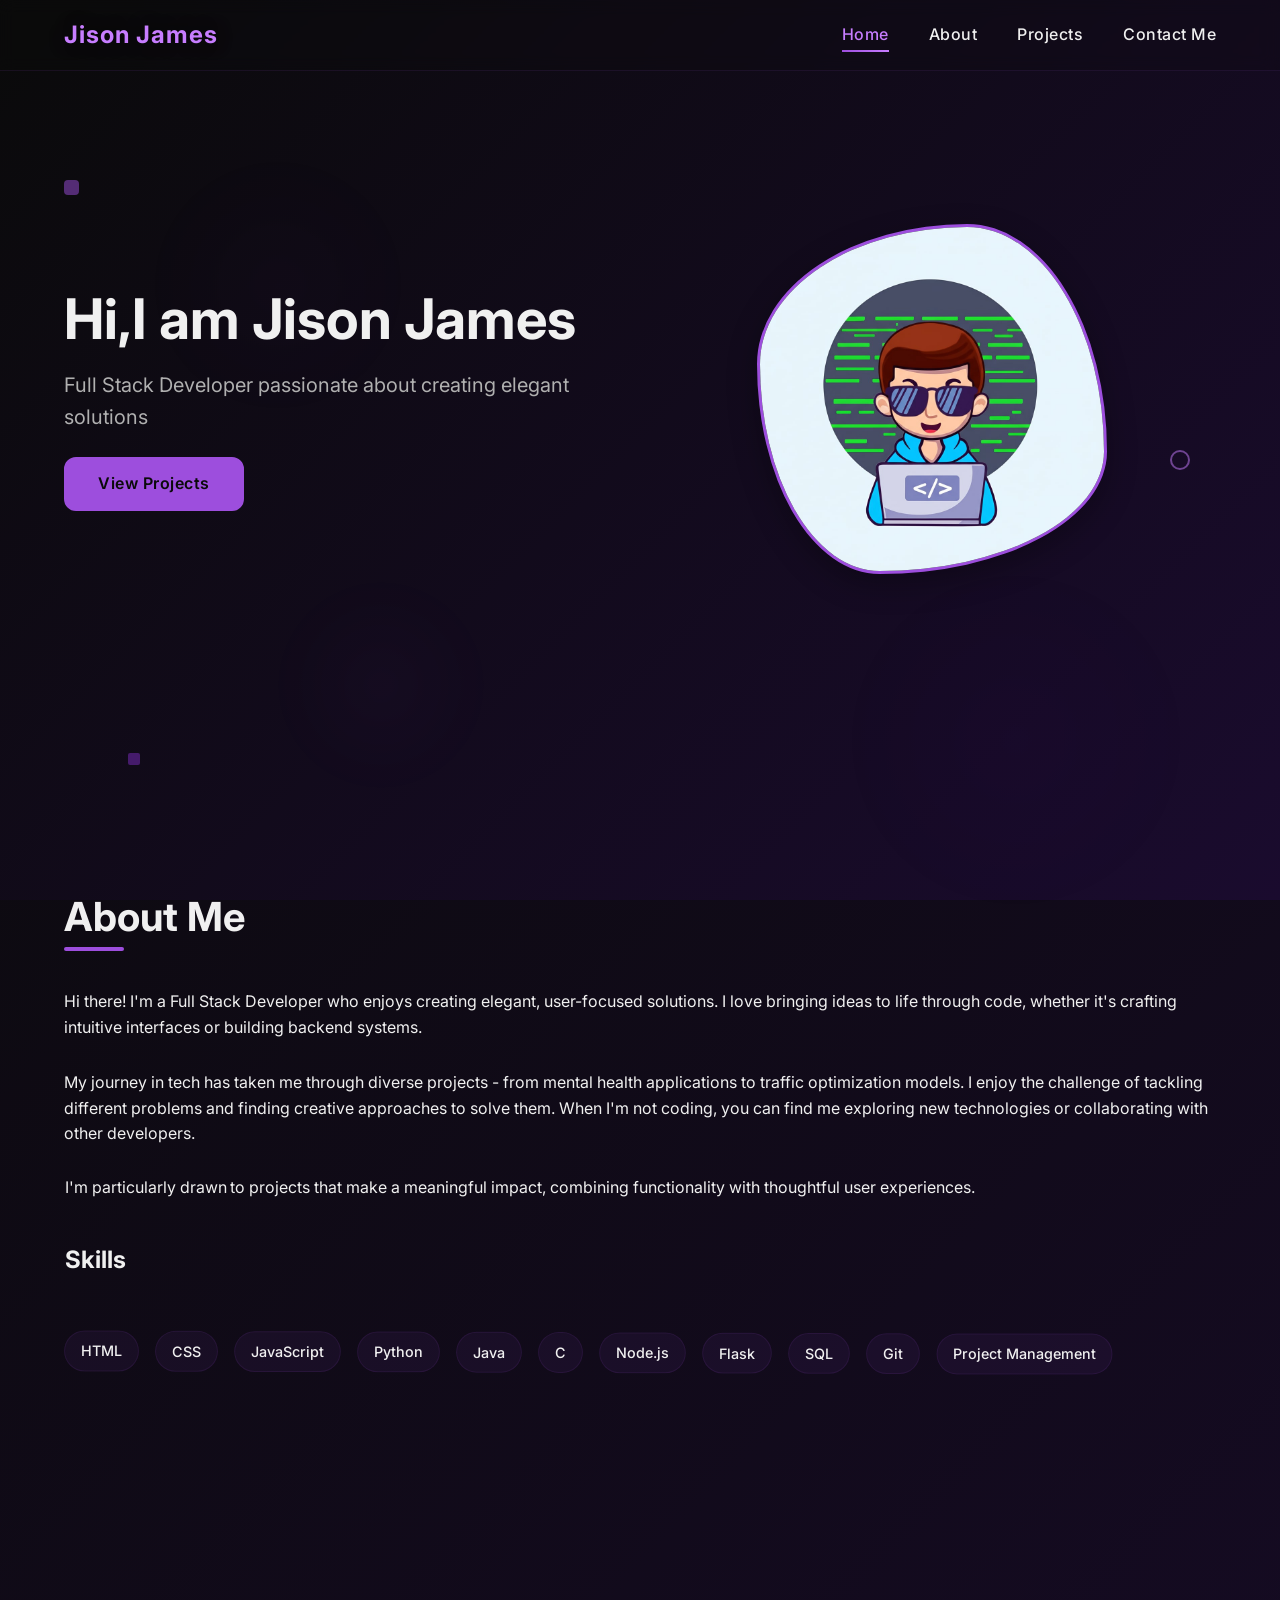
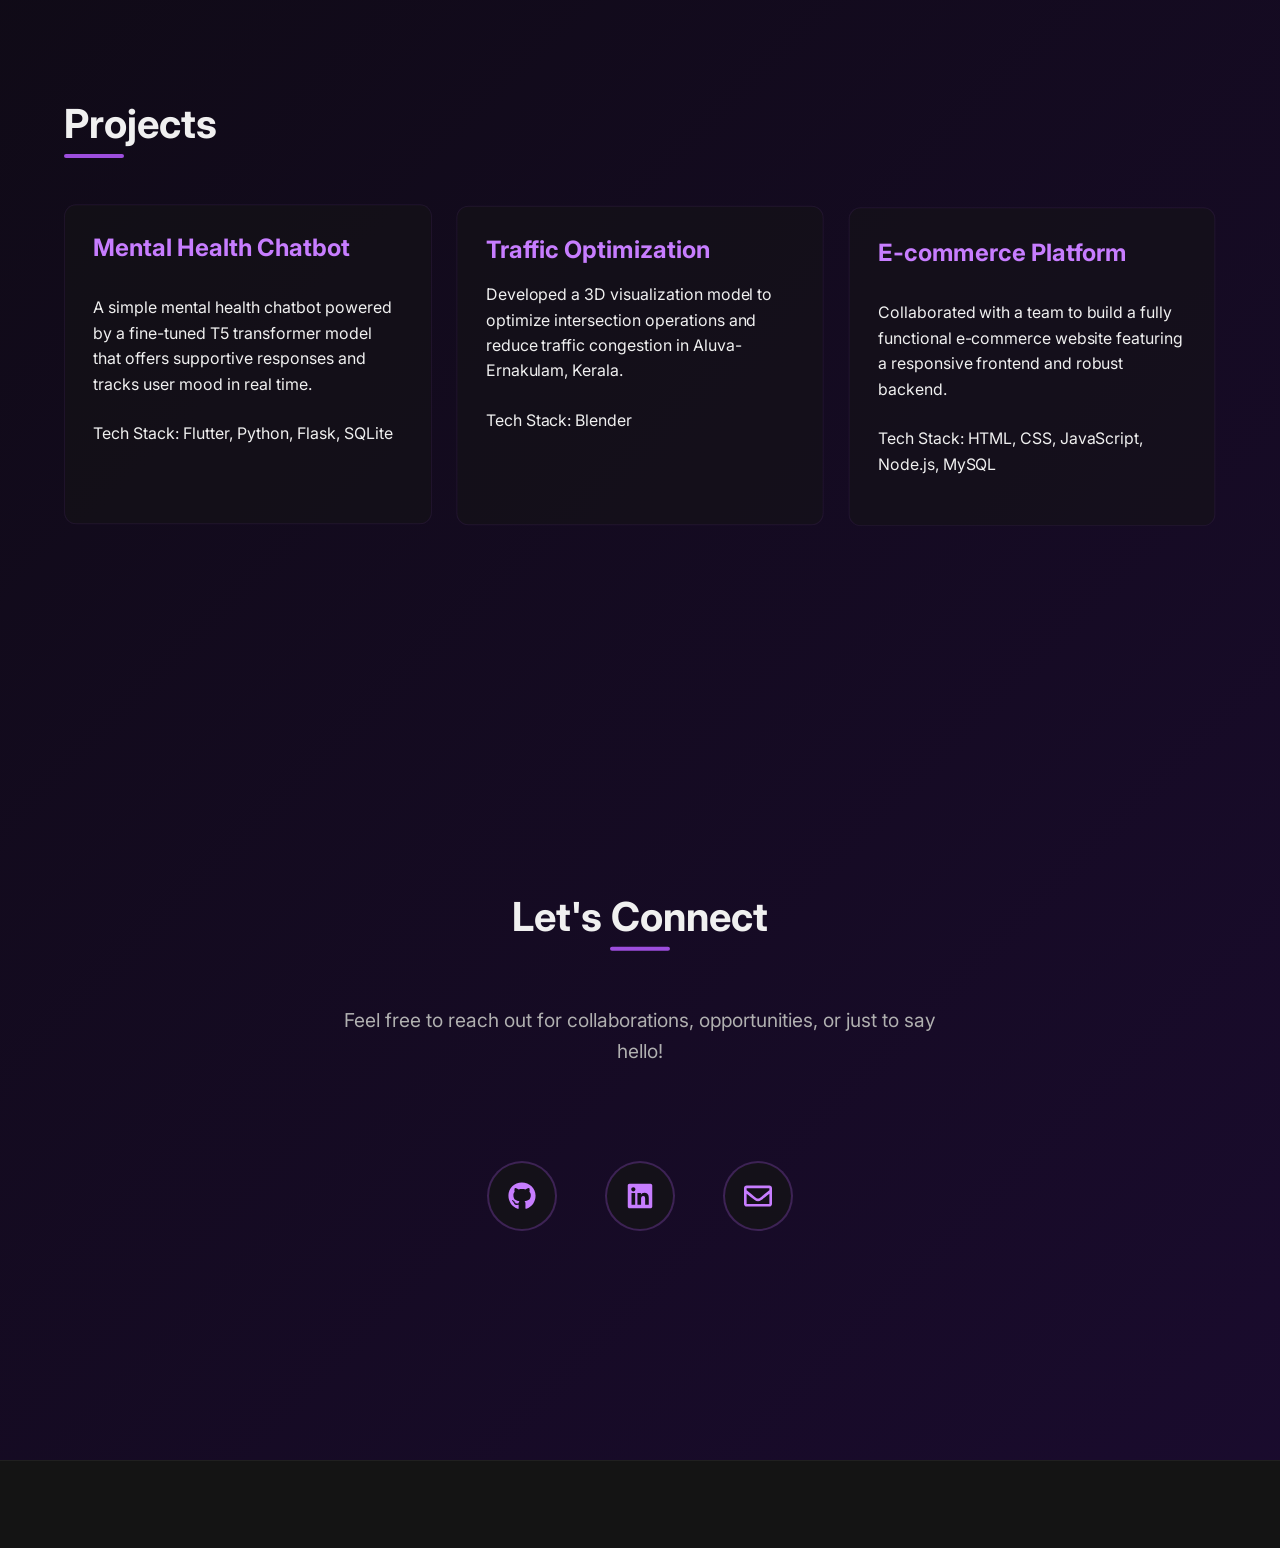
==== commit 84e14de8: "second change" ====
--- a/index.html
+++ b/index.html
@@ -41,7 +41,7 @@
             <a href="#projects" class="cta-button">View Projects</a>
         </div>
         <div class="hero-image">
-            <img src="assets/images/girl-coding1.jpg" alt="Girl coding on a laptop" class="coder-image">
+            <img src="assets/images/boy coding1.jpg" alt="Boy coding on a laptop" class="coder-image">
         </div>
     </section>
 
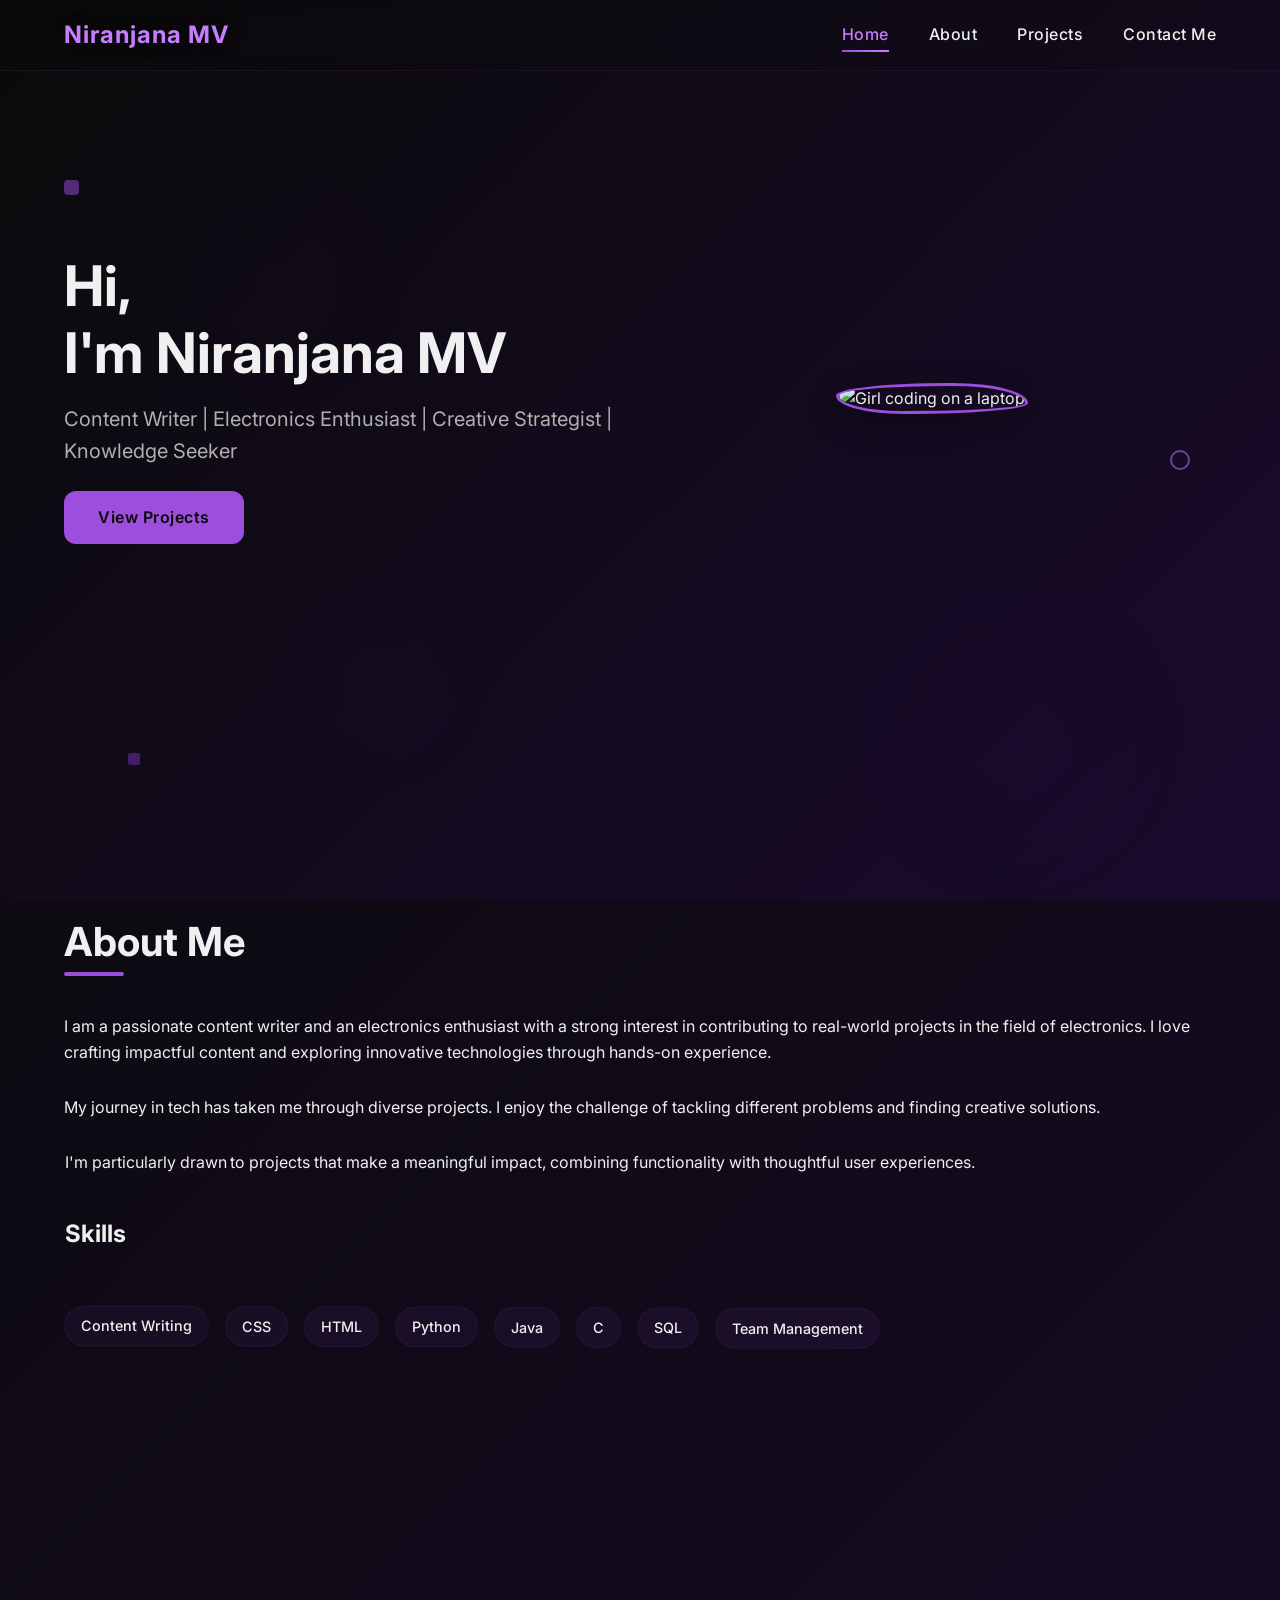
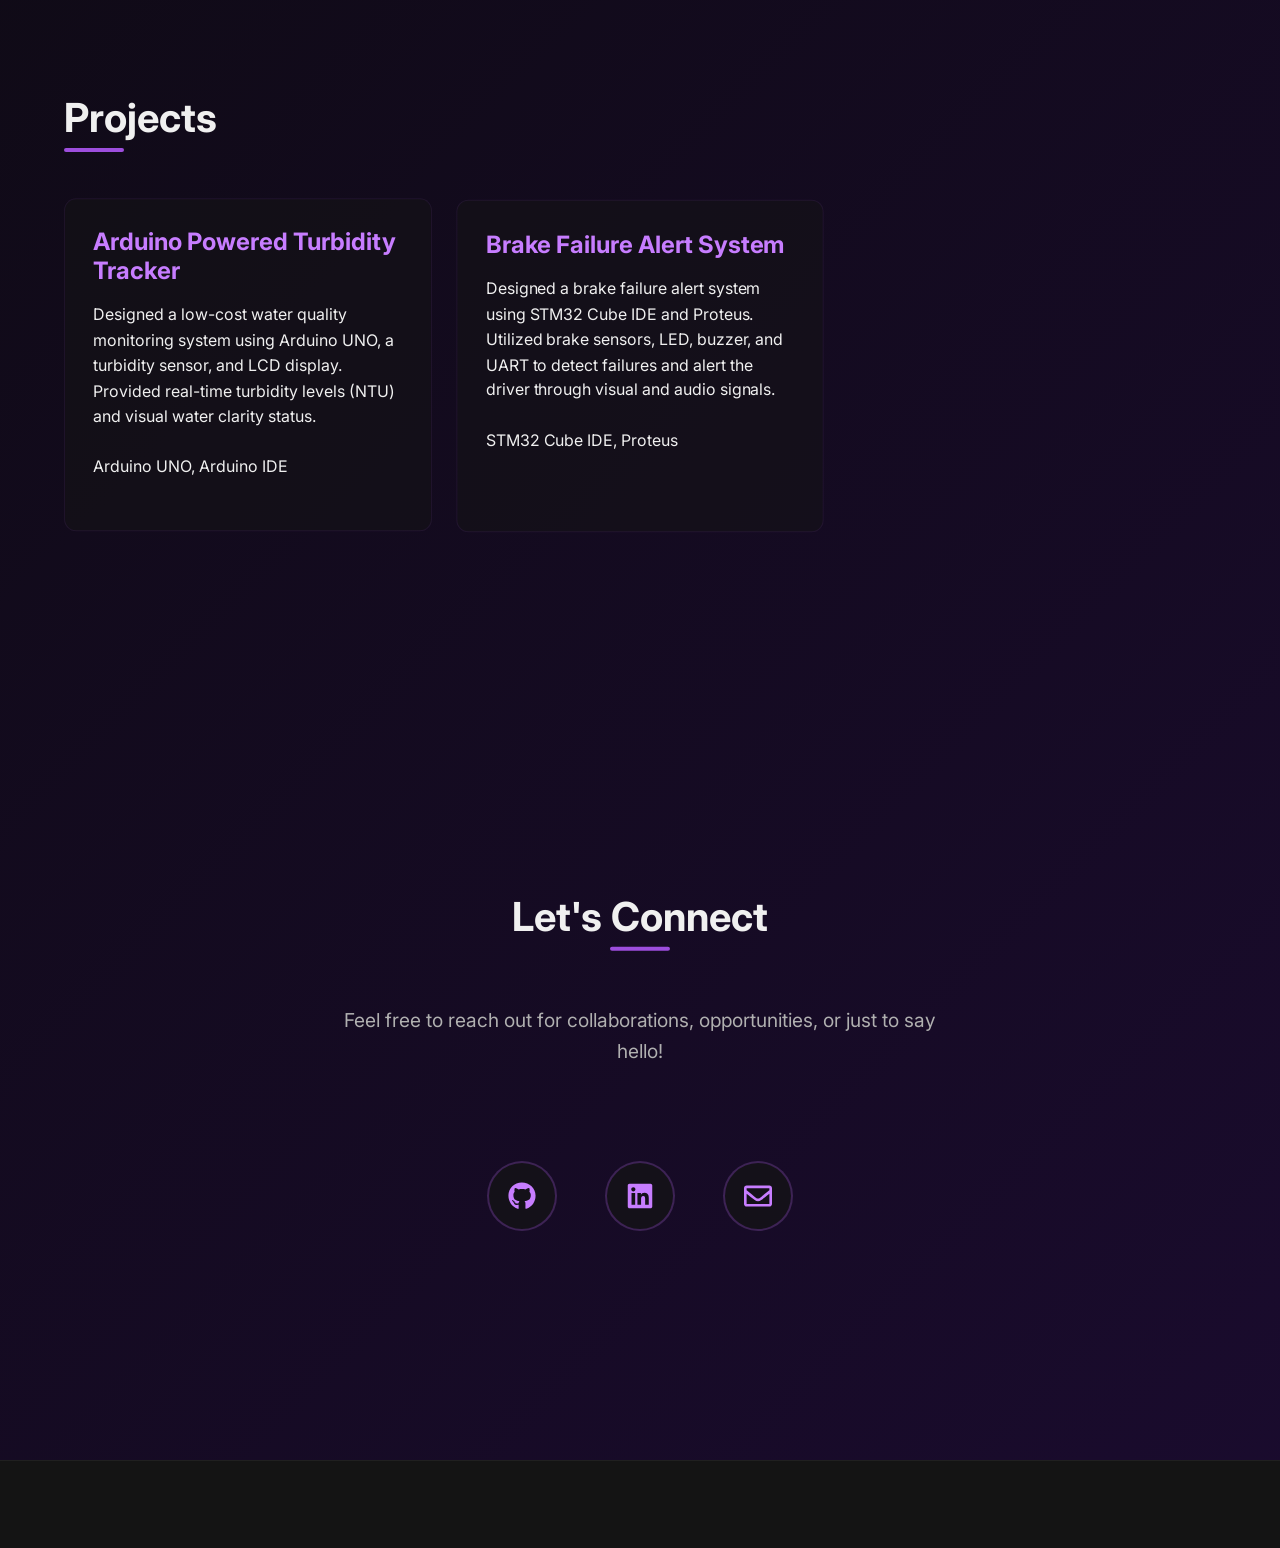
==== commit 7893b795: "first committee" ====
--- a/index.html
+++ b/index.html
@@ -3,10 +3,10 @@
 <head>
     <meta charset="UTF-8">
     <meta name="viewport" content="width=device-width, initial-scale=1.0">
-    <meta name="description" content="Personal developer portfolio of Gayathri M, showcasing projects and skills.">
+    <meta name="description" content="Personal developer portfolio of Niranjana MV , showcasing projects and skills.">
     <link rel="stylesheet" href="style.css">
     <link rel="icon" href="assets/favicon.ico" type="image/x-icon">
-    <title>Jison James- Developer Portfolio</title>
+    <title>Niranjana MV - Portfolio</title>
     <!-- Add this line to include Font Awesome -->
     <link rel="stylesheet" href="https://cdnjs.cloudflare.com/ajax/libs/font-awesome/6.4.2/css/all.min.css">
 </head>
@@ -23,7 +23,7 @@
     <!-- Replace animated dots with parallax elements -->
     <header>
         <nav class="navbar">
-            <div class="logo">Jison James</div>
+            <div class="logo">Niranjana MV</div>
             <ul class="nav-links">
                 <li><a href="#home">Home</a></li>
                 <li><a href="#about">About</a></li>
@@ -35,36 +35,39 @@
 
     <section id="home" class="hero">
         <div class="hero-content">
-            <h1 class="typewriter">Hi,I am Jison James</h1>
-            <p class="hero-subtitle">Full Stack Developer passionate about creating elegant solutions</p>
+            <h1 class="typewriter">Hi, </h1>
+            <h1>I'm Niranjana MV</h1>
+            
+            <p class="hero-subtitle"> Content Writer | Electronics Enthusiast | Creative Strategist | Knowledge Seeker </p>
             <div class="hero-spacing"></div>
             <a href="#projects" class="cta-button">View Projects</a>
         </div>
         <div class="hero-image">
-            <img src="assets/images/boy coding1.jpg" alt="Boy coding on a laptop" class="coder-image">
+            <img src="assets/images/girl-coding1.jpg" alt="Girl coding on a laptop" class="coder-image">
         </div>
     </section>
 
     <section id="about">
         <h2>About Me</h2>
-        <p>Hi there! I'm a Full Stack Developer who enjoys creating elegant, user-focused solutions. I love bringing ideas to life through code, whether it's crafting intuitive interfaces or building backend systems.</p> 
-        <p>My journey in tech has taken me through diverse projects - from mental health applications to traffic optimization models. I enjoy the challenge of tackling different problems and finding creative approaches to solve them. When I'm not coding, you can find me exploring new technologies or collaborating with other developers.</p>
+        <p>I am  a passionate content writer and an electronics enthusiast with a strong interest in contributing to real-world projects in the field of electronics. I love crafting impactful content and exploring innovative technologies through hands-on experience.</p>
+
+        <p> My journey in tech has taken me through diverse projects. I enjoy the challenge of tackling different problems and finding creative solutions.</p>
         
         <p>I'm particularly drawn to projects that make a meaningful impact, combining functionality with thoughtful user experiences.</p>
         
         <h3>Skills</h3>
         <ul class="skills-list">
+
+            <li>Content Writing</li>
+            <li>CSS</li>
             <li>HTML</li>
-            <li>CSS</li>
-            <li>JavaScript</li>
             <li>Python</li>
             <li>Java</li>
             <li>C</li>
-            <li>Node.js</li>
-            <li>Flask</li>
             <li>SQL</li>
-            <li>Git</li>
-            <li>Project Management</li>
+            <li>Team Management</li>
+
+            
         </ul>
     </section>
 
@@ -72,33 +75,14 @@
         <h2>Projects</h2>
         <div>
             <div class="project-card">
-                <div class="project-header">
-                    <h3>Mental Health Chatbot</h3>
-                    <div class="github-overlay">
-                        <a href="https://github.com/Jison-James" target="_blank" aria-label="View Mental Health Chatbot on GitHub">
-                            <i class="fab fa-github"></i>
-                        </a>
-                    </div>
-                </div>
-                <p>A simple mental health chatbot powered by a fine-tuned T5 transformer model that offers supportive responses and tracks user mood in real time.</p>
-                <p>Tech Stack: Flutter, Python, Flask, SQLite</p>
+                <h3>Arduino Powered Turbidity Tracker</h3>
+                <p>Designed a low-cost water quality monitoring system using Arduino UNO, a turbidity sensor, and LCD display. Provided real-time turbidity levels (NTU) and visual water clarity status.</p>
+                <p>Arduino UNO, Arduino IDE</p>
             </div>
             <div class="project-card">
-                <h3>Traffic Optimization</h3>
-                <p>Developed a 3D visualization model to optimize intersection operations and reduce traffic congestion in Aluva-Ernakulam, Kerala.</p>
-                <p>Tech Stack: Blender</p>
-            </div>
-            <div class="project-card">
-                <div class="project-header">
-                    <h3>E-commerce Platform</h3>
-                    <div class="github-overlay">
-                        <a href="https://github.com/Jison-James" target="_blank" aria-label="View E-commerce Platform on GitHub">
-                            <i class="fab fa-github"></i>
-                        </a>
-                    </div>
-                </div>
-                <p>Collaborated with a team to build a fully functional e-commerce website featuring a responsive frontend and robust backend.</p>
-                <p>Tech Stack: HTML, CSS, JavaScript, Node.js, MySQL</p>
+                <h3>Brake Failure Alert System</h3>
+                <p>Designed a brake failure alert system using STM32 Cube IDE and Proteus. Utilized brake sensors, LED, buzzer, and UART to detect failures and alert the driver through visual and audio signals.</p>
+                <p>STM32 Cube IDE, Proteus</p>
             </div>
         </div>
     </section>
@@ -108,19 +92,19 @@
         <p class="connect-text">Feel free to reach out for collaborations, opportunities, or just to say hello!</p>
         
         <div class="social-container">
-            <a href="https://github.com/Jison-James" target="_blank" class="social-link">
+            <a href="https://github.com/NiranjanaMV" target="_blank" class="social-link">
                 <svg xmlns="http://www.w3.org/2000/svg" viewBox="0 0 496 512" width="24" height="24" fill="currentColor">
                     <path d="M165.9 397.4c0 2-2.3 3.6-5.2 3.6-3.3.3-5.6-1.3-5.6-3.6 0-2 2.3-3.6 5.2-3.6 3-.3 5.6 1.3 5.6 3.6zm-31.1-4.5c-.7 2 1.3 4.3 4.3 4.9 2.6 1 5.6 0 6.2-2s-1.3-4.3-4.3-5.2c-2.6-.7-5.5.3-6.2 2.3zm44.2-1.7c-2.9.7-4.9 2.6-4.6 4.9.3 2 2.9 3.3 5.9 2.6 2.9-.7 4.9-2.6 4.6-4.6-.3-1.9-3-3.2-5.9-2.9zM244.8 8C106.1 8 0 113.3 0 252c0 110.9 69.8 205.8 169.5 239.2 12.8 2.3 17.3-5.6 17.3-12.1 0-6.2-.3-40.4-.3-61.4 0 0-70 15-84.7-29.8 0 0-11.4-29.1-27.8-36.6 0 0-22.9-15.7 1.6-15.4 0 0 24.9 2 38.6 25.8 21.9 38.6 58.6 27.5 72.9 20.9 2.3-16 8.8-27.1 16-33.7-55.9-6.2-112.3-14.3-112.3-110.5 0-27.5 7.6-41.3 23.6-58.9-2.6-6.5-11.1-33.3 2.6-67.9 20.9-6.5 69 27 69 27 20-5.6 41.5-8.5 62.8-8.5s42.8 2.9 62.8 8.5c0 0 48.1-33.6 69-27 13.7 34.7 5.2 61.4 2.6 67.9 16 17.7 25.8 31.5 25.8 58.9 0 96.5-58.9 104.2-114.8 110.5 9.2 7.9 17 22.9 17 46.4 0 33.7-.3 75.4-.3 83.6 0 6.5 4.6 14.4 17.3 12.1C428.2 457.8 496 362.9 496 252 496 113.3 383.5 8 244.8 8zM97.2 352.9c-1.3 1-1 3.3.7 5.2 1.6 1.6 3.9 2.3 5.2 1 1.3-1 1-3.3-.7-5.2-1.6-1.6-3.9-2.3-5.2-1zm-10.8-8.1c-.7 1.3.3 2.9 2.3 3.9 1.6 1 3.6.7 4.3-.7.7-1.3-.3-2.9-2.3-3.9-2-.6-3.6-.3-4.3.7zm32.4 35.6c-1.6 1.3-1 4.3 1.3 6.2 2.3 2.3 5.2 2.6 6.5 1 1.3-1.3.7-4.3-1.3-6.2-2.2-2.3-5.2-2.6-6.5-1zm-11.4-14.7c-1.6 1-1.6 3.6 0 5.9 1.6 2.3 4.3 3.3 5.6 2.3 1.6-1.3 1.6-3.9 0-6.2-1.4-2.3-4-3.3-5.6-2z"/>
                 </svg>
                 <span>GitHub</span>
             </a>
-            <a href="https://www.linkedin.com/in/jison-james-6112a32a2/" target="_blank" class="social-link">
+            <a href="https://www.linkedin.com/in/niranjana-mv" target="_blank" class="social-link">
                 <svg xmlns="http://www.w3.org/2000/svg" viewBox="0 0 448 512" width="24" height="24" fill="currentColor">
                     <path d="M416 32H31.9C14.3 32 0 46.5 0 64.3v383.4C0 465.5 14.3 480 31.9 480H416c17.6 0 32-14.5 32-32.3V64.3c0-17.8-14.4-32.3-32-32.3zM135.4 416H69V202.2h66.5V416zm-33.2-243c-21.3 0-38.5-17.3-38.5-38.5S80.9 96 102.2 96c21.2 0 38.5 17.3 38.5 38.5 0 21.3-17.2 38.5-38.5 38.5zm282.1 243h-66.4V312c0-24.8-.5-56.7-34.5-56.7-34.6 0-39.9 27-39.9 54.9V416h-66.4V202.2h63.7v29.2h.9c8.9-16.8 30.6-34.5 62.9-34.5 67.2 0 79.7 44.3 79.7 101.9V416z"/>
                 </svg>
                 <span>LinkedIn</span>
             </a>
-            <a href="mailto:jisonjames11@gmail.com" class="social-link">
+            <a href="mailto:niranjanamv04@gmail.com" class="social-link">
                 <svg xmlns="http://www.w3.org/2000/svg" viewBox="0 0 512 512" width="24" height="24" fill="currentColor">
                     <path d="M464 64H48C21.49 64 0 85.49 0 112v288c0 26.51 21.49 48 48 48h416c26.51 0 48-21.49 48-48V112c0-26.51-21.49-48-48-48zm0 48v40.805c-22.422 18.259-58.168 46.651-134.587 106.49-16.841 13.247-50.201 45.072-73.413 44.701-23.208.375-56.579-31.459-73.413-44.701C106.18 199.465 70.425 171.067 48 152.805V112h416zM48 400V214.398c22.914 18.251 55.409 43.862 104.938 82.646 21.857 17.205 60.134 55.186 103.062 54.955 42.717.231 80.509-37.199 103.053-54.947 49.528-38.783 82.032-64.401 104.947-82.653V400H48z"/>
                 </svg>
@@ -130,7 +114,7 @@
     </section>
 
     <footer>
-        <p>© 2025 Jison James.</p>
+        <p>© 2025 Niranjana MV.</p>
     </footer>
 
     <script src="script.js"></script>
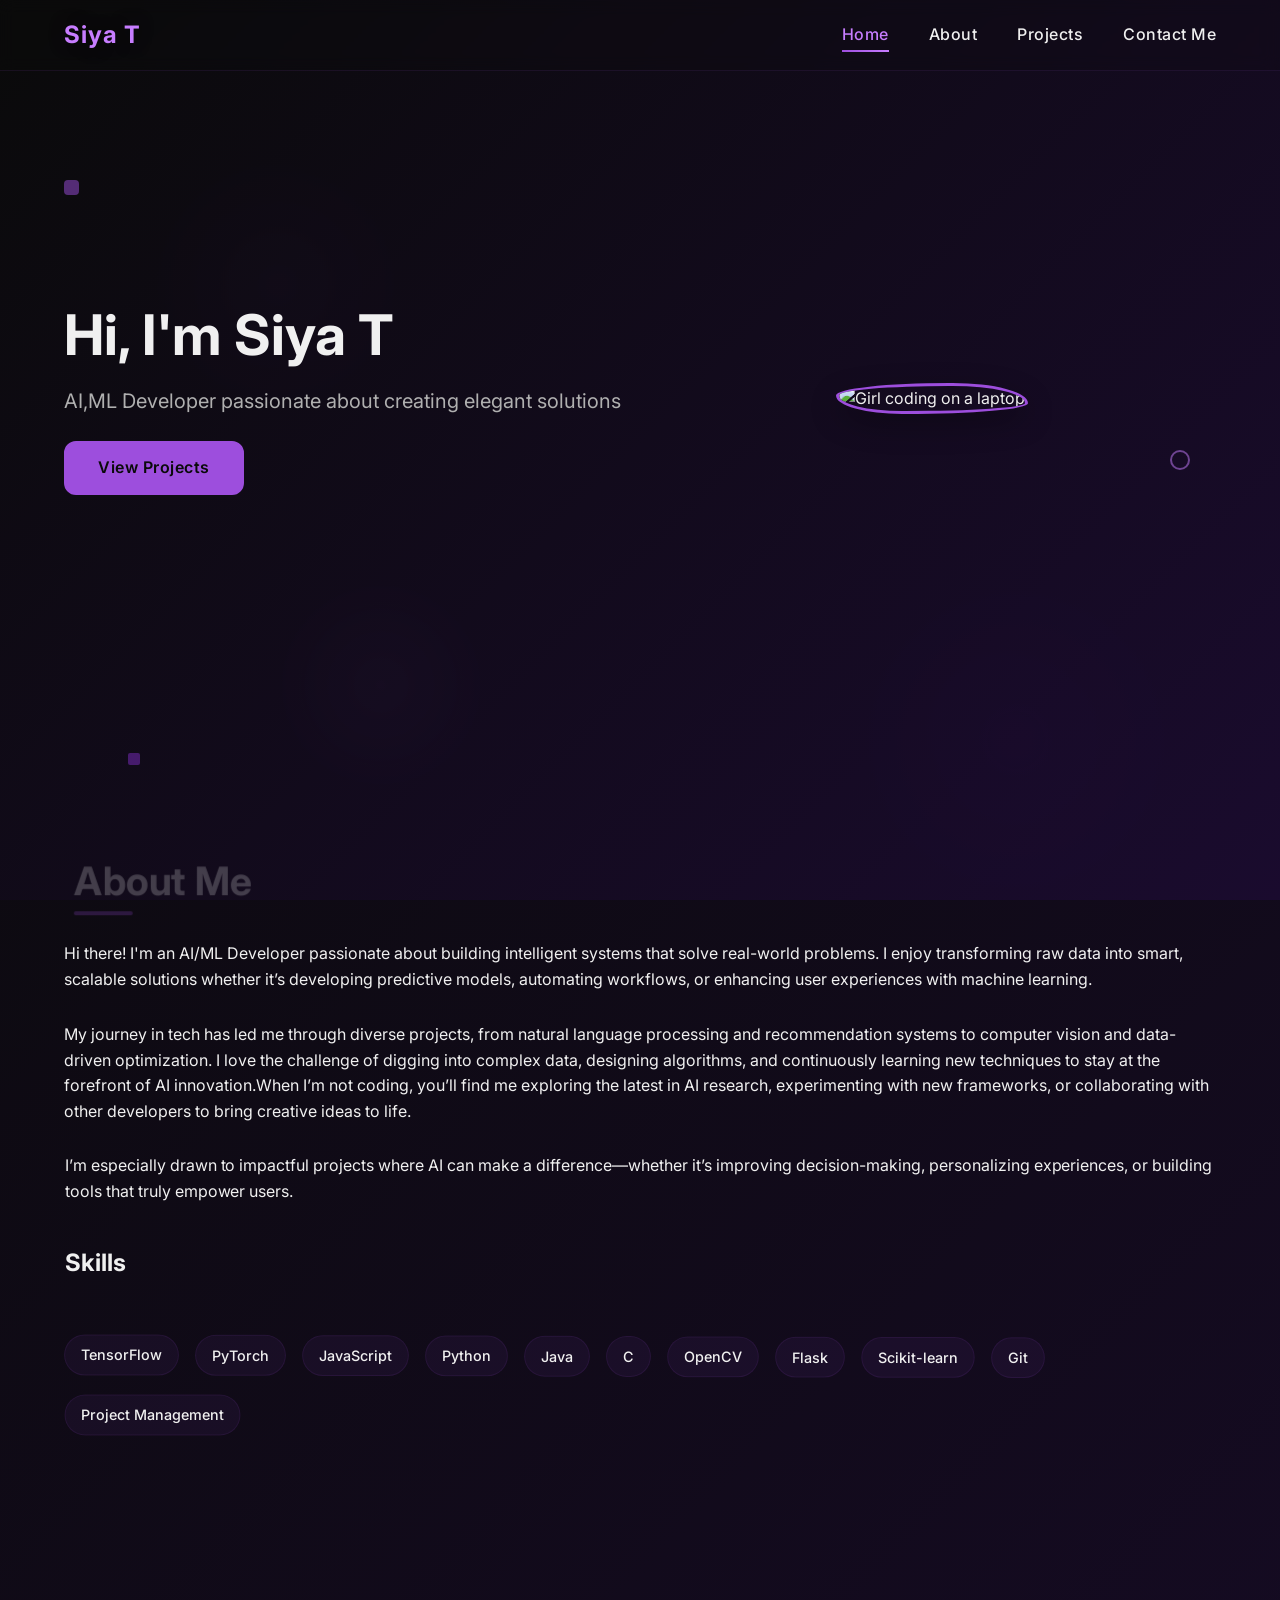
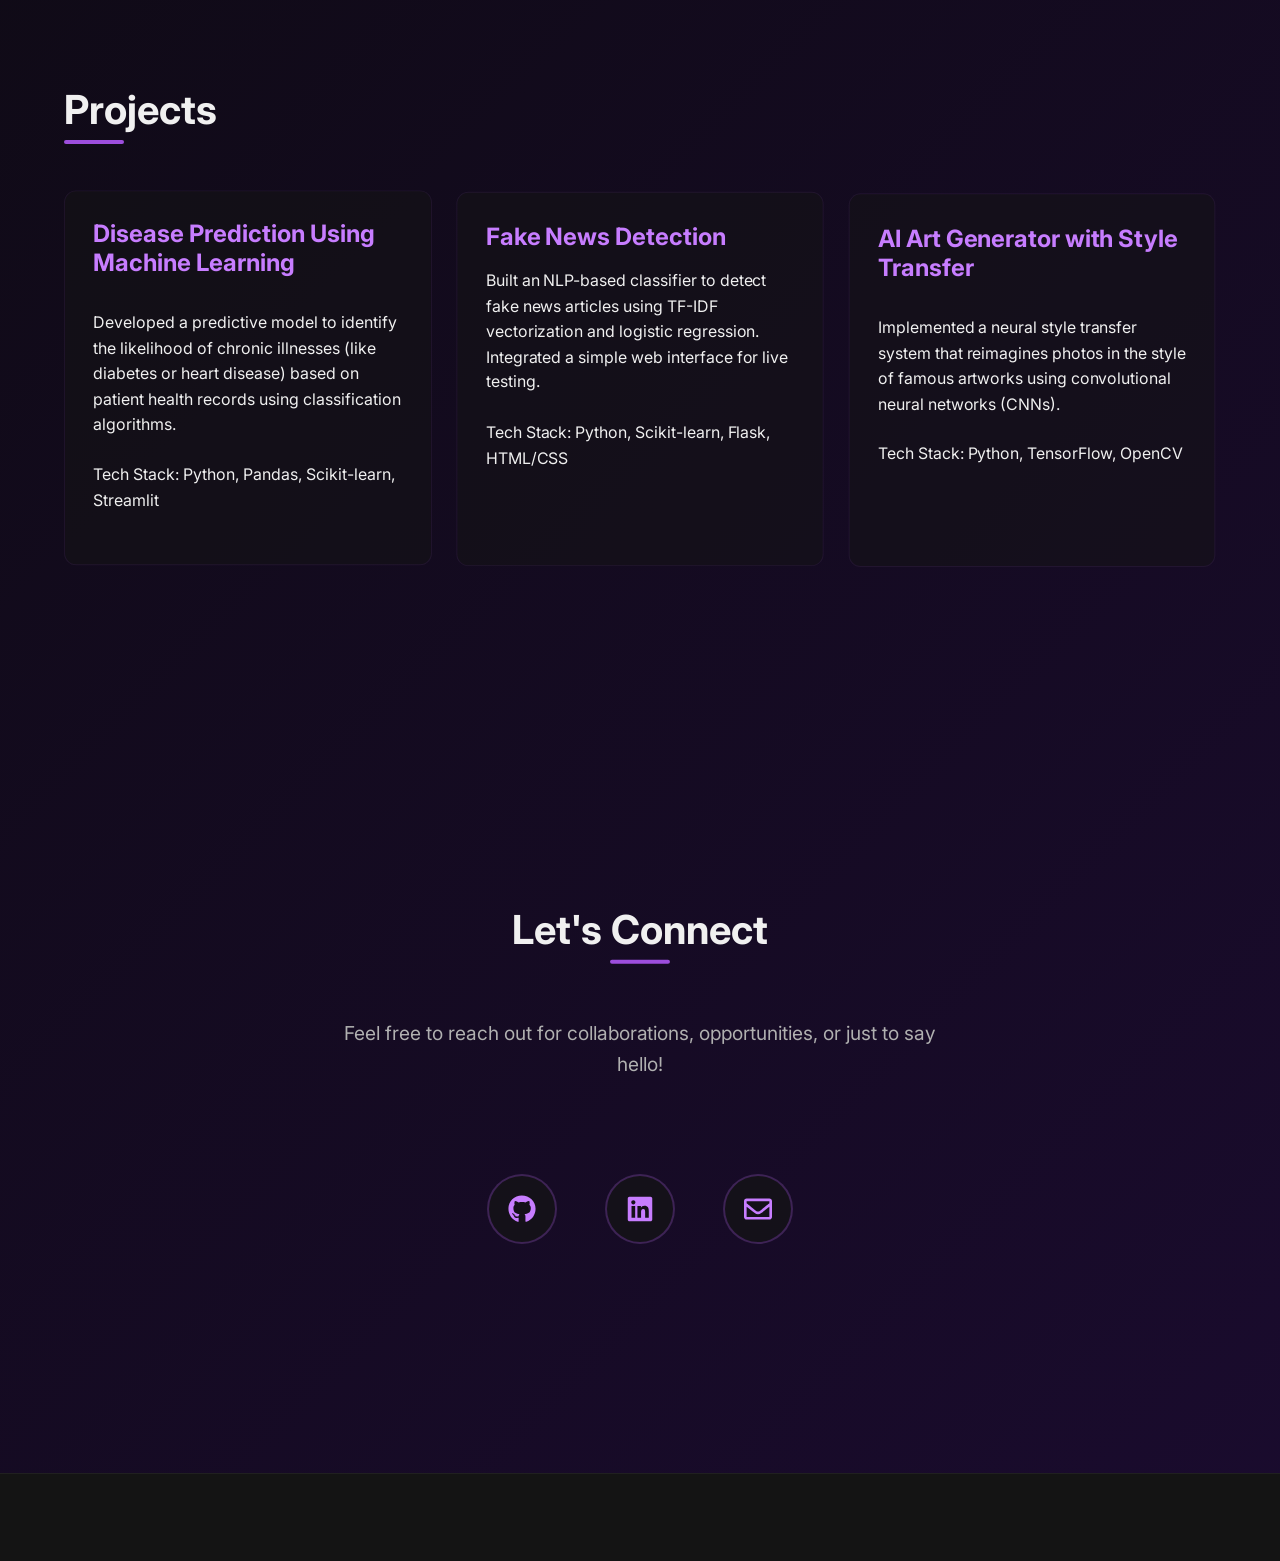
==== commit fe348725: "Merge 1f6ea32ef677f838eef6ce81fef2b3f2fad89337 into 42421e0245fe7c4c5f23537e1090dc856ea7291a" ====
--- a/index.html
+++ b/index.html
@@ -3,10 +3,10 @@
 <head>
     <meta charset="UTF-8">
     <meta name="viewport" content="width=device-width, initial-scale=1.0">
-    <meta name="description" content="Personal developer portfolio of Niranjana MV , showcasing projects and skills.">
+    <meta name="description" content="Personal developer portfolio of Gayathri M, showcasing projects and skills.">
     <link rel="stylesheet" href="style.css">
     <link rel="icon" href="assets/favicon.ico" type="image/x-icon">
-    <title>Niranjana MV - Portfolio</title>
+    <title>Siya T - Developer Portfolio</title>
     <!-- Add this line to include Font Awesome -->
     <link rel="stylesheet" href="https://cdnjs.cloudflare.com/ajax/libs/font-awesome/6.4.2/css/all.min.css">
 </head>
@@ -23,7 +23,7 @@
     <!-- Replace animated dots with parallax elements -->
     <header>
         <nav class="navbar">
-            <div class="logo">Niranjana MV</div>
+            <div class="logo">Siya T</div>
             <ul class="nav-links">
                 <li><a href="#home">Home</a></li>
                 <li><a href="#about">About</a></li>
@@ -35,10 +35,8 @@
 
     <section id="home" class="hero">
         <div class="hero-content">
-            <h1 class="typewriter">Hi, </h1>
-            <h1>I'm Niranjana MV</h1>
-            
-            <p class="hero-subtitle"> Content Writer | Electronics Enthusiast | Creative Strategist | Knowledge Seeker </p>
+            <h1 class="typewriter">Hi, I'm Siya T</h1>
+            <p class="hero-subtitle">AI,ML Developer passionate about creating elegant solutions</p>
             <div class="hero-spacing"></div>
             <a href="#projects" class="cta-button">View Projects</a>
         </div>
@@ -49,25 +47,26 @@
 
     <section id="about">
         <h2>About Me</h2>
-        <p>I am  a passionate content writer and an electronics enthusiast with a strong interest in contributing to real-world projects in the field of electronics. I love crafting impactful content and exploring innovative technologies through hands-on experience.</p>
+        <p>Hi there! I'm an AI/ML Developer passionate about building intelligent systems that solve real-world problems. I enjoy transforming raw data into smart, scalable solutions whether it’s developing predictive models, automating workflows, or enhancing user experiences with machine learning.</p> 
+        <p>My journey in tech has led me through diverse projects, from natural language processing and recommendation systems to computer vision and data-driven optimization. I love the challenge of digging into complex data, designing algorithms, and continuously learning new techniques to stay at the forefront of AI innovation.When I’m not coding, you’ll find me exploring the latest in AI research, experimenting with new frameworks, or collaborating with other developers to bring creative ideas to life.</p>
+        
+        <p>I’m especially drawn to impactful projects where AI can make a difference—whether it’s improving decision-making, personalizing experiences, or building tools that truly empower users.
 
-        <p> My journey in tech has taken me through diverse projects. I enjoy the challenge of tackling different problems and finding creative solutions.</p>
-        
-        <p>I'm particularly drawn to projects that make a meaningful impact, combining functionality with thoughtful user experiences.</p>
+        </p>
         
         <h3>Skills</h3>
         <ul class="skills-list">
-
-            <li>Content Writing</li>
-            <li>CSS</li>
-            <li>HTML</li>
+            <li>TensorFlow</li>
+            <li>PyTorch</li>
+            <li>JavaScript</li>
             <li>Python</li>
             <li>Java</li>
             <li>C</li>
-            <li>SQL</li>
-            <li>Team Management</li>
-
-            
+            <li>OpenCV</li>
+            <li>Flask</li>
+            <li>Scikit-learn</li>
+            <li>Git</li>
+            <li>Project Management</li>
         </ul>
     </section>
 
@@ -75,14 +74,33 @@
         <h2>Projects</h2>
         <div>
             <div class="project-card">
-                <h3>Arduino Powered Turbidity Tracker</h3>
-                <p>Designed a low-cost water quality monitoring system using Arduino UNO, a turbidity sensor, and LCD display. Provided real-time turbidity levels (NTU) and visual water clarity status.</p>
-                <p>Arduino UNO, Arduino IDE</p>
+                <div class="project-header">
+                    <h3> Disease Prediction Using Machine Learning</h3>
+                    <div class="github-overlay">
+                        <a href="https://github.com/Gaya3gireesh/mental_health_bot" target="_blank" aria-label="View Mental Health Chatbot on GitHub">
+                            <i class="fab fa-github"></i>
+                        </a>
+                    </div>
+                </div>
+                <p>Developed a predictive model to identify the likelihood of chronic illnesses (like diabetes or heart disease) based on patient health records using classification algorithms.</p>
+                <p>Tech Stack: Python, Pandas, Scikit-learn, Streamlit</p>
             </div>
             <div class="project-card">
-                <h3>Brake Failure Alert System</h3>
-                <p>Designed a brake failure alert system using STM32 Cube IDE and Proteus. Utilized brake sensors, LED, buzzer, and UART to detect failures and alert the driver through visual and audio signals.</p>
-                <p>STM32 Cube IDE, Proteus</p>
+                <h3>Fake News Detection</h3>
+                <p>Built an NLP-based classifier to detect fake news articles using TF-IDF vectorization and logistic regression. Integrated a simple web interface for live testing.</p>
+                <p>Tech Stack: Python, Scikit-learn, Flask, HTML/CSS</p>
+            </div>
+            <div class="project-card">
+                <div class="project-header">
+                    <h3>AI Art Generator with Style Transfer</h3>
+                    <div class="github-overlay">
+                        <a href="https://github.com/siyat05" target="_blank" aria-label="View E-commerce Platform on GitHub">
+                            <i class="fab fa-github"></i>
+                        </a>
+                    </div>
+                </div>
+                <p>Implemented a neural style transfer system that reimagines photos in the style of famous artworks using convolutional neural networks (CNNs).</p>
+                <p>Tech Stack:  Python, TensorFlow, OpenCV</p>
             </div>
         </div>
     </section>
@@ -92,19 +110,19 @@
         <p class="connect-text">Feel free to reach out for collaborations, opportunities, or just to say hello!</p>
         
         <div class="social-container">
-            <a href="https://github.com/NiranjanaMV" target="_blank" class="social-link">
+            <a href="https://github.com/siyat05" target="_blank" class="social-link">
                 <svg xmlns="http://www.w3.org/2000/svg" viewBox="0 0 496 512" width="24" height="24" fill="currentColor">
                     <path d="M165.9 397.4c0 2-2.3 3.6-5.2 3.6-3.3.3-5.6-1.3-5.6-3.6 0-2 2.3-3.6 5.2-3.6 3-.3 5.6 1.3 5.6 3.6zm-31.1-4.5c-.7 2 1.3 4.3 4.3 4.9 2.6 1 5.6 0 6.2-2s-1.3-4.3-4.3-5.2c-2.6-.7-5.5.3-6.2 2.3zm44.2-1.7c-2.9.7-4.9 2.6-4.6 4.9.3 2 2.9 3.3 5.9 2.6 2.9-.7 4.9-2.6 4.6-4.6-.3-1.9-3-3.2-5.9-2.9zM244.8 8C106.1 8 0 113.3 0 252c0 110.9 69.8 205.8 169.5 239.2 12.8 2.3 17.3-5.6 17.3-12.1 0-6.2-.3-40.4-.3-61.4 0 0-70 15-84.7-29.8 0 0-11.4-29.1-27.8-36.6 0 0-22.9-15.7 1.6-15.4 0 0 24.9 2 38.6 25.8 21.9 38.6 58.6 27.5 72.9 20.9 2.3-16 8.8-27.1 16-33.7-55.9-6.2-112.3-14.3-112.3-110.5 0-27.5 7.6-41.3 23.6-58.9-2.6-6.5-11.1-33.3 2.6-67.9 20.9-6.5 69 27 69 27 20-5.6 41.5-8.5 62.8-8.5s42.8 2.9 62.8 8.5c0 0 48.1-33.6 69-27 13.7 34.7 5.2 61.4 2.6 67.9 16 17.7 25.8 31.5 25.8 58.9 0 96.5-58.9 104.2-114.8 110.5 9.2 7.9 17 22.9 17 46.4 0 33.7-.3 75.4-.3 83.6 0 6.5 4.6 14.4 17.3 12.1C428.2 457.8 496 362.9 496 252 496 113.3 383.5 8 244.8 8zM97.2 352.9c-1.3 1-1 3.3.7 5.2 1.6 1.6 3.9 2.3 5.2 1 1.3-1 1-3.3-.7-5.2-1.6-1.6-3.9-2.3-5.2-1zm-10.8-8.1c-.7 1.3.3 2.9 2.3 3.9 1.6 1 3.6.7 4.3-.7.7-1.3-.3-2.9-2.3-3.9-2-.6-3.6-.3-4.3.7zm32.4 35.6c-1.6 1.3-1 4.3 1.3 6.2 2.3 2.3 5.2 2.6 6.5 1 1.3-1.3.7-4.3-1.3-6.2-2.2-2.3-5.2-2.6-6.5-1zm-11.4-14.7c-1.6 1-1.6 3.6 0 5.9 1.6 2.3 4.3 3.3 5.6 2.3 1.6-1.3 1.6-3.9 0-6.2-1.4-2.3-4-3.3-5.6-2z"/>
                 </svg>
                 <span>GitHub</span>
             </a>
-            <a href="https://www.linkedin.com/in/niranjana-mv" target="_blank" class="social-link">
+            <a href="https://www.linkedin.com/in/siya-t-582609317" target="_blank" class="social-link">
                 <svg xmlns="http://www.w3.org/2000/svg" viewBox="0 0 448 512" width="24" height="24" fill="currentColor">
                     <path d="M416 32H31.9C14.3 32 0 46.5 0 64.3v383.4C0 465.5 14.3 480 31.9 480H416c17.6 0 32-14.5 32-32.3V64.3c0-17.8-14.4-32.3-32-32.3zM135.4 416H69V202.2h66.5V416zm-33.2-243c-21.3 0-38.5-17.3-38.5-38.5S80.9 96 102.2 96c21.2 0 38.5 17.3 38.5 38.5 0 21.3-17.2 38.5-38.5 38.5zm282.1 243h-66.4V312c0-24.8-.5-56.7-34.5-56.7-34.6 0-39.9 27-39.9 54.9V416h-66.4V202.2h63.7v29.2h.9c8.9-16.8 30.6-34.5 62.9-34.5 67.2 0 79.7 44.3 79.7 101.9V416z"/>
                 </svg>
                 <span>LinkedIn</span>
             </a>
-            <a href="mailto:niranjanamv04@gmail.com" class="social-link">
+            <a href="mailto:siyajayanand05@gmail.com" class="social-link">
                 <svg xmlns="http://www.w3.org/2000/svg" viewBox="0 0 512 512" width="24" height="24" fill="currentColor">
                     <path d="M464 64H48C21.49 64 0 85.49 0 112v288c0 26.51 21.49 48 48 48h416c26.51 0 48-21.49 48-48V112c0-26.51-21.49-48-48-48zm0 48v40.805c-22.422 18.259-58.168 46.651-134.587 106.49-16.841 13.247-50.201 45.072-73.413 44.701-23.208.375-56.579-31.459-73.413-44.701C106.18 199.465 70.425 171.067 48 152.805V112h416zM48 400V214.398c22.914 18.251 55.409 43.862 104.938 82.646 21.857 17.205 60.134 55.186 103.062 54.955 42.717.231 80.509-37.199 103.053-54.947 49.528-38.783 82.032-64.401 104.947-82.653V400H48z"/>
                 </svg>
@@ -114,7 +132,7 @@
     </section>
 
     <footer>
-        <p>© 2025 Niranjana MV.</p>
+        <p>© 2025 Gayathri M.</p>
     </footer>
 
     <script src="script.js"></script>
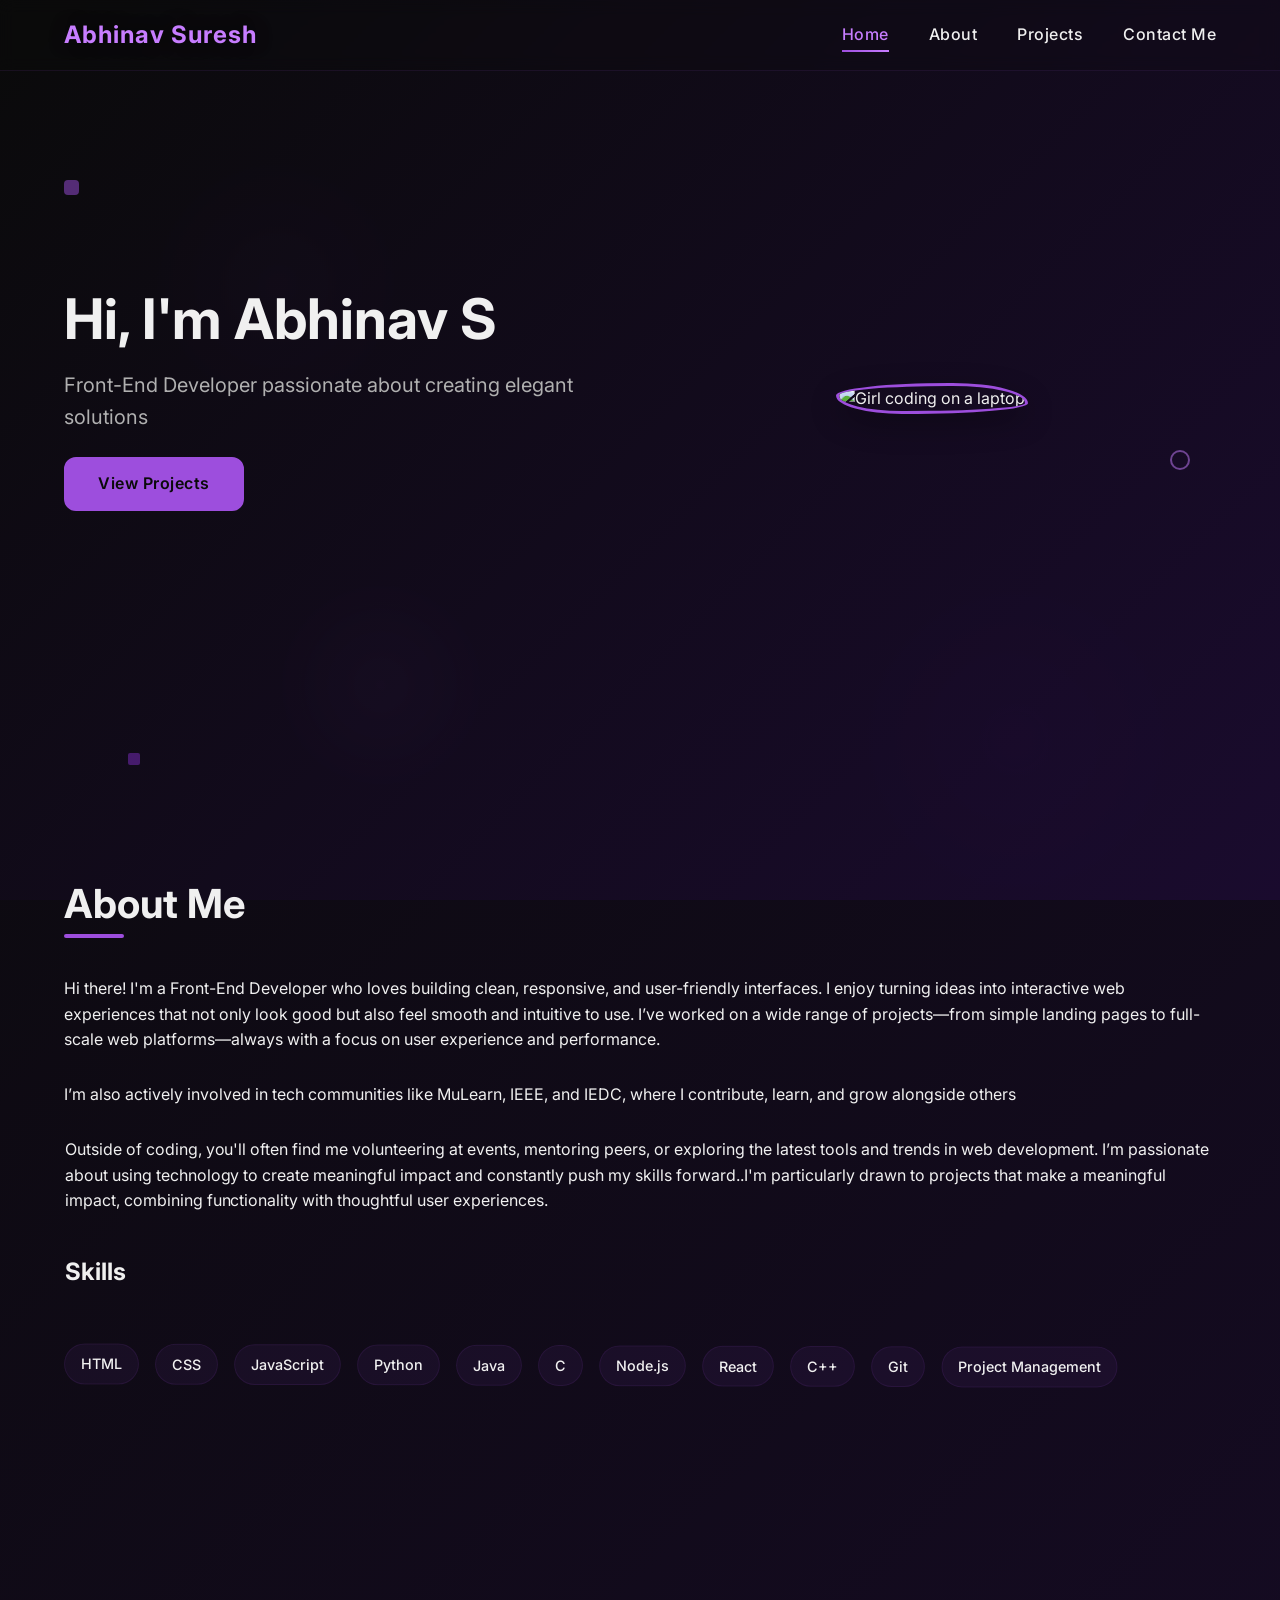
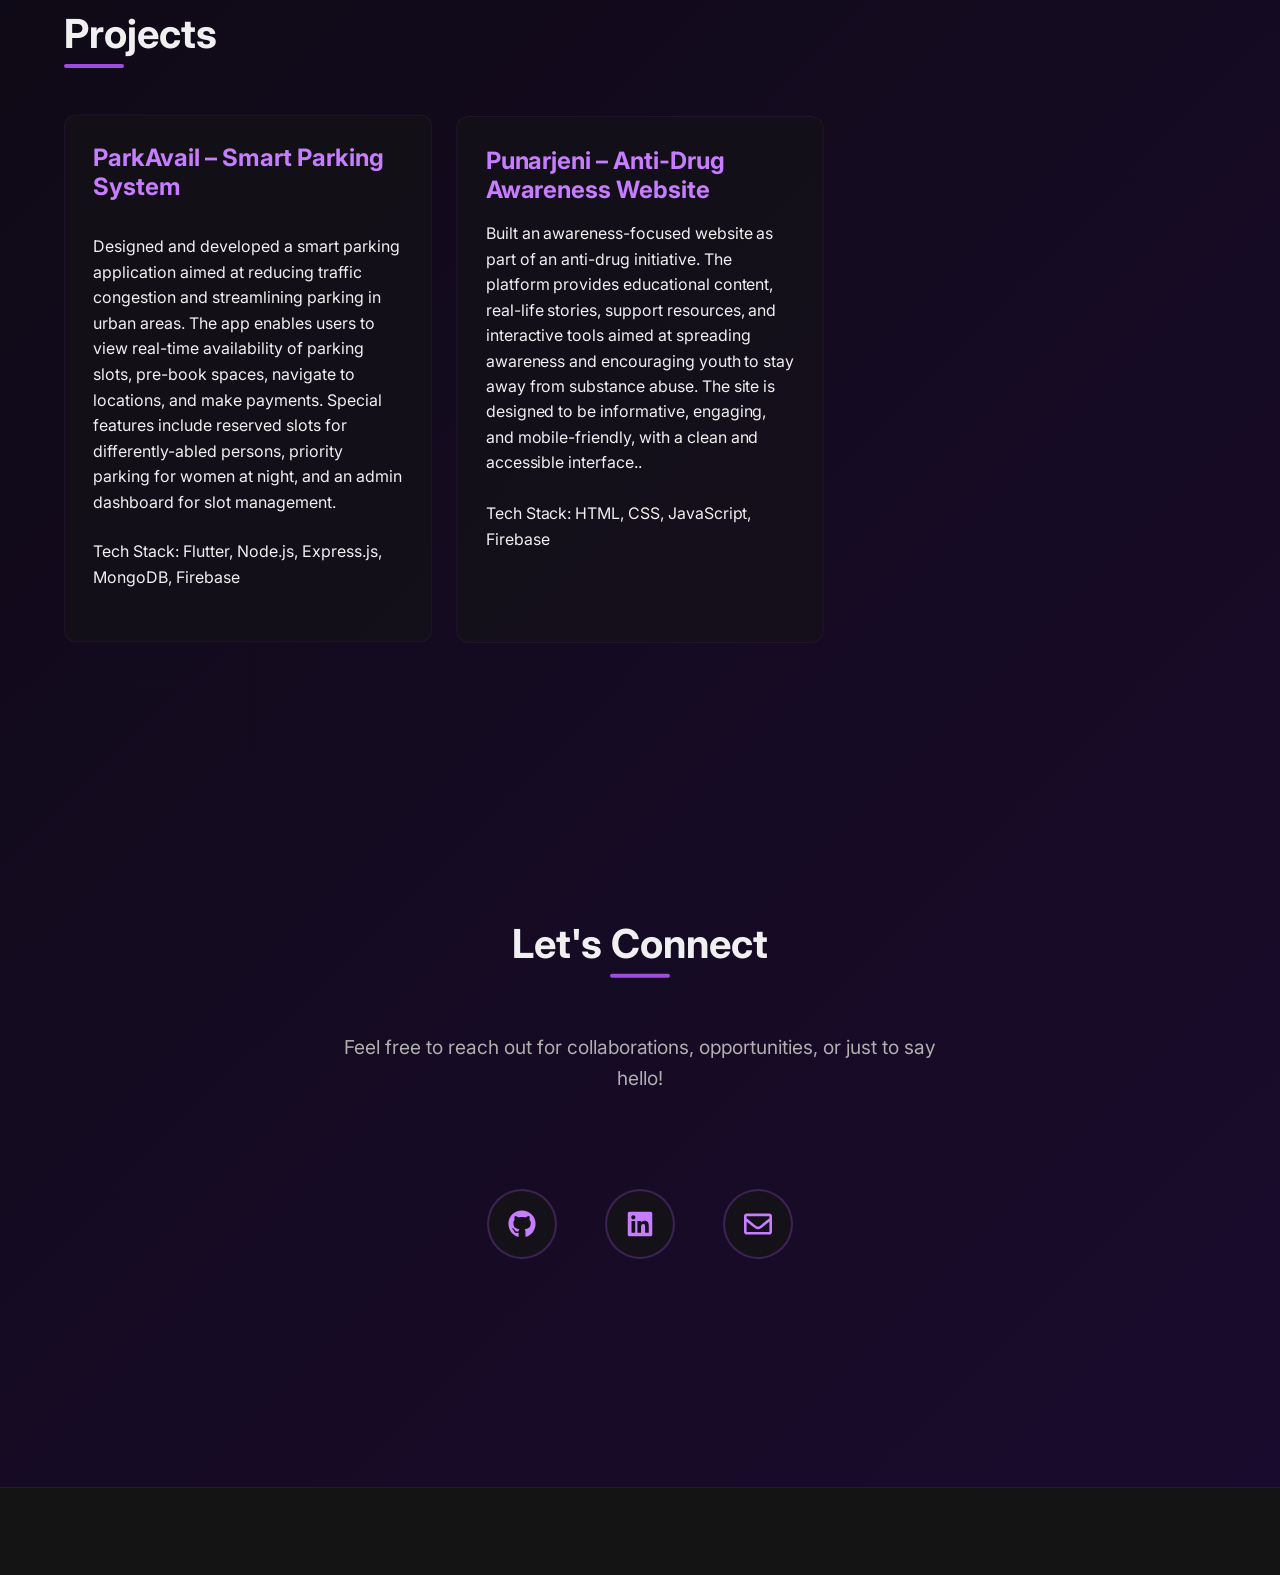
==== commit 9550c05d: "Merge e6622279c15e87aac7711031b1bd7478042339f4 into 42421e0245fe7c4c5f23537e1090dc856ea7291a" ====
--- a/index.html
+++ b/index.html
@@ -6,7 +6,7 @@
     <meta name="description" content="Personal developer portfolio of Gayathri M, showcasing projects and skills.">
     <link rel="stylesheet" href="style.css">
     <link rel="icon" href="assets/favicon.ico" type="image/x-icon">
-    <title>Siya T - Developer Portfolio</title>
+    <title>Abhinav Suresh - Developer Portfolio</title>
     <!-- Add this line to include Font Awesome -->
     <link rel="stylesheet" href="https://cdnjs.cloudflare.com/ajax/libs/font-awesome/6.4.2/css/all.min.css">
 </head>
@@ -23,7 +23,7 @@
     <!-- Replace animated dots with parallax elements -->
     <header>
         <nav class="navbar">
-            <div class="logo">Siya T</div>
+            <div class="logo">Abhinav Suresh</div>
             <ul class="nav-links">
                 <li><a href="#home">Home</a></li>
                 <li><a href="#about">About</a></li>
@@ -35,36 +35,37 @@
 
     <section id="home" class="hero">
         <div class="hero-content">
-            <h1 class="typewriter">Hi, I'm Siya T</h1>
-            <p class="hero-subtitle">AI,ML Developer passionate about creating elegant solutions</p>
+            <h1 class="typewriter">Hi, I'm Abhinav Suresh</h1>
+            <p class="hero-subtitle">Front-End Developer passionate about creating elegant solutions</p>
             <div class="hero-spacing"></div>
             <a href="#projects" class="cta-button">View Projects</a>
         </div>
         <div class="hero-image">
-            <img src="assets/images/girl-coding1.jpg" alt="Girl coding on a laptop" class="coder-image">
+            <img src="assets/images/pic.jpg" alt="Girl coding on a laptop" class="coder-image">
         </div>
     </section>
 
     <section id="about">
         <h2>About Me</h2>
-        <p>Hi there! I'm an AI/ML Developer passionate about building intelligent systems that solve real-world problems. I enjoy transforming raw data into smart, scalable solutions whether it’s developing predictive models, automating workflows, or enhancing user experiences with machine learning.</p> 
-        <p>My journey in tech has led me through diverse projects, from natural language processing and recommendation systems to computer vision and data-driven optimization. I love the challenge of digging into complex data, designing algorithms, and continuously learning new techniques to stay at the forefront of AI innovation.When I’m not coding, you’ll find me exploring the latest in AI research, experimenting with new frameworks, or collaborating with other developers to bring creative ideas to life.</p>
+        <p>Hi there! I'm a Front-End Developer who loves building clean, responsive, and user-friendly interfaces. I enjoy turning ideas into interactive web experiences that not only look good but also feel smooth and intuitive to use.
+
+I’ve worked on a wide range of projects—from simple landing pages to full-scale web platforms—always with a focus on user experience and performance. 
+</p> 
+        <p>I’m also actively involved in tech communities like MuLearn, IEEE, and IEDC, where I contribute, learn, and grow alongside others</p>
         
-        <p>I’m especially drawn to impactful projects where AI can make a difference—whether it’s improving decision-making, personalizing experiences, or building tools that truly empower users.
-
-        </p>
+        <p>Outside of coding, you'll often find me volunteering at events, mentoring peers, or exploring the latest tools and trends in web development. I’m passionate about using technology to create meaningful impact and constantly push my skills forward..I'm particularly drawn to projects that make a meaningful impact, combining functionality with thoughtful user experiences.</p>
         
         <h3>Skills</h3>
         <ul class="skills-list">
-            <li>TensorFlow</li>
-            <li>PyTorch</li>
+            <li>HTML</li>
+            <li>CSS</li>
             <li>JavaScript</li>
             <li>Python</li>
             <li>Java</li>
             <li>C</li>
-            <li>OpenCV</li>
-            <li>Flask</li>
-            <li>Scikit-learn</li>
+            <li>Node.js</li>
+            <li>React</li>
+            <li>C++</li>
             <li>Git</li>
             <li>Project Management</li>
         </ul>
@@ -75,33 +76,25 @@
         <div>
             <div class="project-card">
                 <div class="project-header">
-                    <h3> Disease Prediction Using Machine Learning</h3>
+                    <h3>ParkAvail – Smart Parking System</h3>
                     <div class="github-overlay">
-                        <a href="https://github.com/Gaya3gireesh/mental_health_bot" target="_blank" aria-label="View Mental Health Chatbot on GitHub">
+                        <a href="https://github.com/Abhinavsuresh5002" target="_blank" aria-label="View Mental Health Chatbot on GitHub">
                             <i class="fab fa-github"></i>
                         </a>
                     </div>
                 </div>
-                <p>Developed a predictive model to identify the likelihood of chronic illnesses (like diabetes or heart disease) based on patient health records using classification algorithms.</p>
-                <p>Tech Stack: Python, Pandas, Scikit-learn, Streamlit</p>
+                <p>
+Designed and developed a smart parking application aimed at reducing traffic congestion and streamlining parking in urban areas. The app enables users to view real-time availability of parking slots, pre-book spaces, navigate to locations, and make payments. Special features include reserved slots for differently-abled persons, priority parking for women at night, and an admin dashboard for slot management.
+
+</p>
+                <p>Tech Stack: Flutter, Node.js, Express.js, MongoDB, Firebase</p>
             </div>
             <div class="project-card">
-                <h3>Fake News Detection</h3>
-                <p>Built an NLP-based classifier to detect fake news articles using TF-IDF vectorization and logistic regression. Integrated a simple web interface for live testing.</p>
-                <p>Tech Stack: Python, Scikit-learn, Flask, HTML/CSS</p>
+                <h3>Punarjeni – Anti-Drug Awareness Website</h3>
+                <p>Built an awareness-focused website as part of an anti-drug initiative. The platform provides educational content, real-life stories, support resources, and interactive tools aimed at spreading awareness and encouraging youth to stay away from substance abuse. The site is designed to be informative, engaging, and mobile-friendly, with a clean and accessible interface..</p>
+                <p>Tech Stack: HTML, CSS, JavaScript, Firebase</p>
             </div>
-            <div class="project-card">
-                <div class="project-header">
-                    <h3>AI Art Generator with Style Transfer</h3>
-                    <div class="github-overlay">
-                        <a href="https://github.com/siyat05" target="_blank" aria-label="View E-commerce Platform on GitHub">
-                            <i class="fab fa-github"></i>
-                        </a>
-                    </div>
-                </div>
-                <p>Implemented a neural style transfer system that reimagines photos in the style of famous artworks using convolutional neural networks (CNNs).</p>
-                <p>Tech Stack:  Python, TensorFlow, OpenCV</p>
-            </div>
+            
         </div>
     </section>
 
@@ -110,19 +103,19 @@
         <p class="connect-text">Feel free to reach out for collaborations, opportunities, or just to say hello!</p>
         
         <div class="social-container">
-            <a href="https://github.com/siyat05" target="_blank" class="social-link">
+            <a href="https://github.com/Abhinavsuresh5002" target="_blank" class="social-link">
                 <svg xmlns="http://www.w3.org/2000/svg" viewBox="0 0 496 512" width="24" height="24" fill="currentColor">
                     <path d="M165.9 397.4c0 2-2.3 3.6-5.2 3.6-3.3.3-5.6-1.3-5.6-3.6 0-2 2.3-3.6 5.2-3.6 3-.3 5.6 1.3 5.6 3.6zm-31.1-4.5c-.7 2 1.3 4.3 4.3 4.9 2.6 1 5.6 0 6.2-2s-1.3-4.3-4.3-5.2c-2.6-.7-5.5.3-6.2 2.3zm44.2-1.7c-2.9.7-4.9 2.6-4.6 4.9.3 2 2.9 3.3 5.9 2.6 2.9-.7 4.9-2.6 4.6-4.6-.3-1.9-3-3.2-5.9-2.9zM244.8 8C106.1 8 0 113.3 0 252c0 110.9 69.8 205.8 169.5 239.2 12.8 2.3 17.3-5.6 17.3-12.1 0-6.2-.3-40.4-.3-61.4 0 0-70 15-84.7-29.8 0 0-11.4-29.1-27.8-36.6 0 0-22.9-15.7 1.6-15.4 0 0 24.9 2 38.6 25.8 21.9 38.6 58.6 27.5 72.9 20.9 2.3-16 8.8-27.1 16-33.7-55.9-6.2-112.3-14.3-112.3-110.5 0-27.5 7.6-41.3 23.6-58.9-2.6-6.5-11.1-33.3 2.6-67.9 20.9-6.5 69 27 69 27 20-5.6 41.5-8.5 62.8-8.5s42.8 2.9 62.8 8.5c0 0 48.1-33.6 69-27 13.7 34.7 5.2 61.4 2.6 67.9 16 17.7 25.8 31.5 25.8 58.9 0 96.5-58.9 104.2-114.8 110.5 9.2 7.9 17 22.9 17 46.4 0 33.7-.3 75.4-.3 83.6 0 6.5 4.6 14.4 17.3 12.1C428.2 457.8 496 362.9 496 252 496 113.3 383.5 8 244.8 8zM97.2 352.9c-1.3 1-1 3.3.7 5.2 1.6 1.6 3.9 2.3 5.2 1 1.3-1 1-3.3-.7-5.2-1.6-1.6-3.9-2.3-5.2-1zm-10.8-8.1c-.7 1.3.3 2.9 2.3 3.9 1.6 1 3.6.7 4.3-.7.7-1.3-.3-2.9-2.3-3.9-2-.6-3.6-.3-4.3.7zm32.4 35.6c-1.6 1.3-1 4.3 1.3 6.2 2.3 2.3 5.2 2.6 6.5 1 1.3-1.3.7-4.3-1.3-6.2-2.2-2.3-5.2-2.6-6.5-1zm-11.4-14.7c-1.6 1-1.6 3.6 0 5.9 1.6 2.3 4.3 3.3 5.6 2.3 1.6-1.3 1.6-3.9 0-6.2-1.4-2.3-4-3.3-5.6-2z"/>
                 </svg>
                 <span>GitHub</span>
             </a>
-            <a href="https://www.linkedin.com/in/siya-t-582609317" target="_blank" class="social-link">
+            <a href="https://www.linkedin.com/in/abhinav-suresh-8999aa2a1/" target="_blank" class="social-link">
                 <svg xmlns="http://www.w3.org/2000/svg" viewBox="0 0 448 512" width="24" height="24" fill="currentColor">
                     <path d="M416 32H31.9C14.3 32 0 46.5 0 64.3v383.4C0 465.5 14.3 480 31.9 480H416c17.6 0 32-14.5 32-32.3V64.3c0-17.8-14.4-32.3-32-32.3zM135.4 416H69V202.2h66.5V416zm-33.2-243c-21.3 0-38.5-17.3-38.5-38.5S80.9 96 102.2 96c21.2 0 38.5 17.3 38.5 38.5 0 21.3-17.2 38.5-38.5 38.5zm282.1 243h-66.4V312c0-24.8-.5-56.7-34.5-56.7-34.6 0-39.9 27-39.9 54.9V416h-66.4V202.2h63.7v29.2h.9c8.9-16.8 30.6-34.5 62.9-34.5 67.2 0 79.7 44.3 79.7 101.9V416z"/>
                 </svg>
                 <span>LinkedIn</span>
             </a>
-            <a href="mailto:siyajayanand05@gmail.com" class="social-link">
+            <a href="mailto:abhinavsuresh5002@gmail.com" class="social-link">
                 <svg xmlns="http://www.w3.org/2000/svg" viewBox="0 0 512 512" width="24" height="24" fill="currentColor">
                     <path d="M464 64H48C21.49 64 0 85.49 0 112v288c0 26.51 21.49 48 48 48h416c26.51 0 48-21.49 48-48V112c0-26.51-21.49-48-48-48zm0 48v40.805c-22.422 18.259-58.168 46.651-134.587 106.49-16.841 13.247-50.201 45.072-73.413 44.701-23.208.375-56.579-31.459-73.413-44.701C106.18 199.465 70.425 171.067 48 152.805V112h416zM48 400V214.398c22.914 18.251 55.409 43.862 104.938 82.646 21.857 17.205 60.134 55.186 103.062 54.955 42.717.231 80.509-37.199 103.053-54.947 49.528-38.783 82.032-64.401 104.947-82.653V400H48z"/>
                 </svg>
